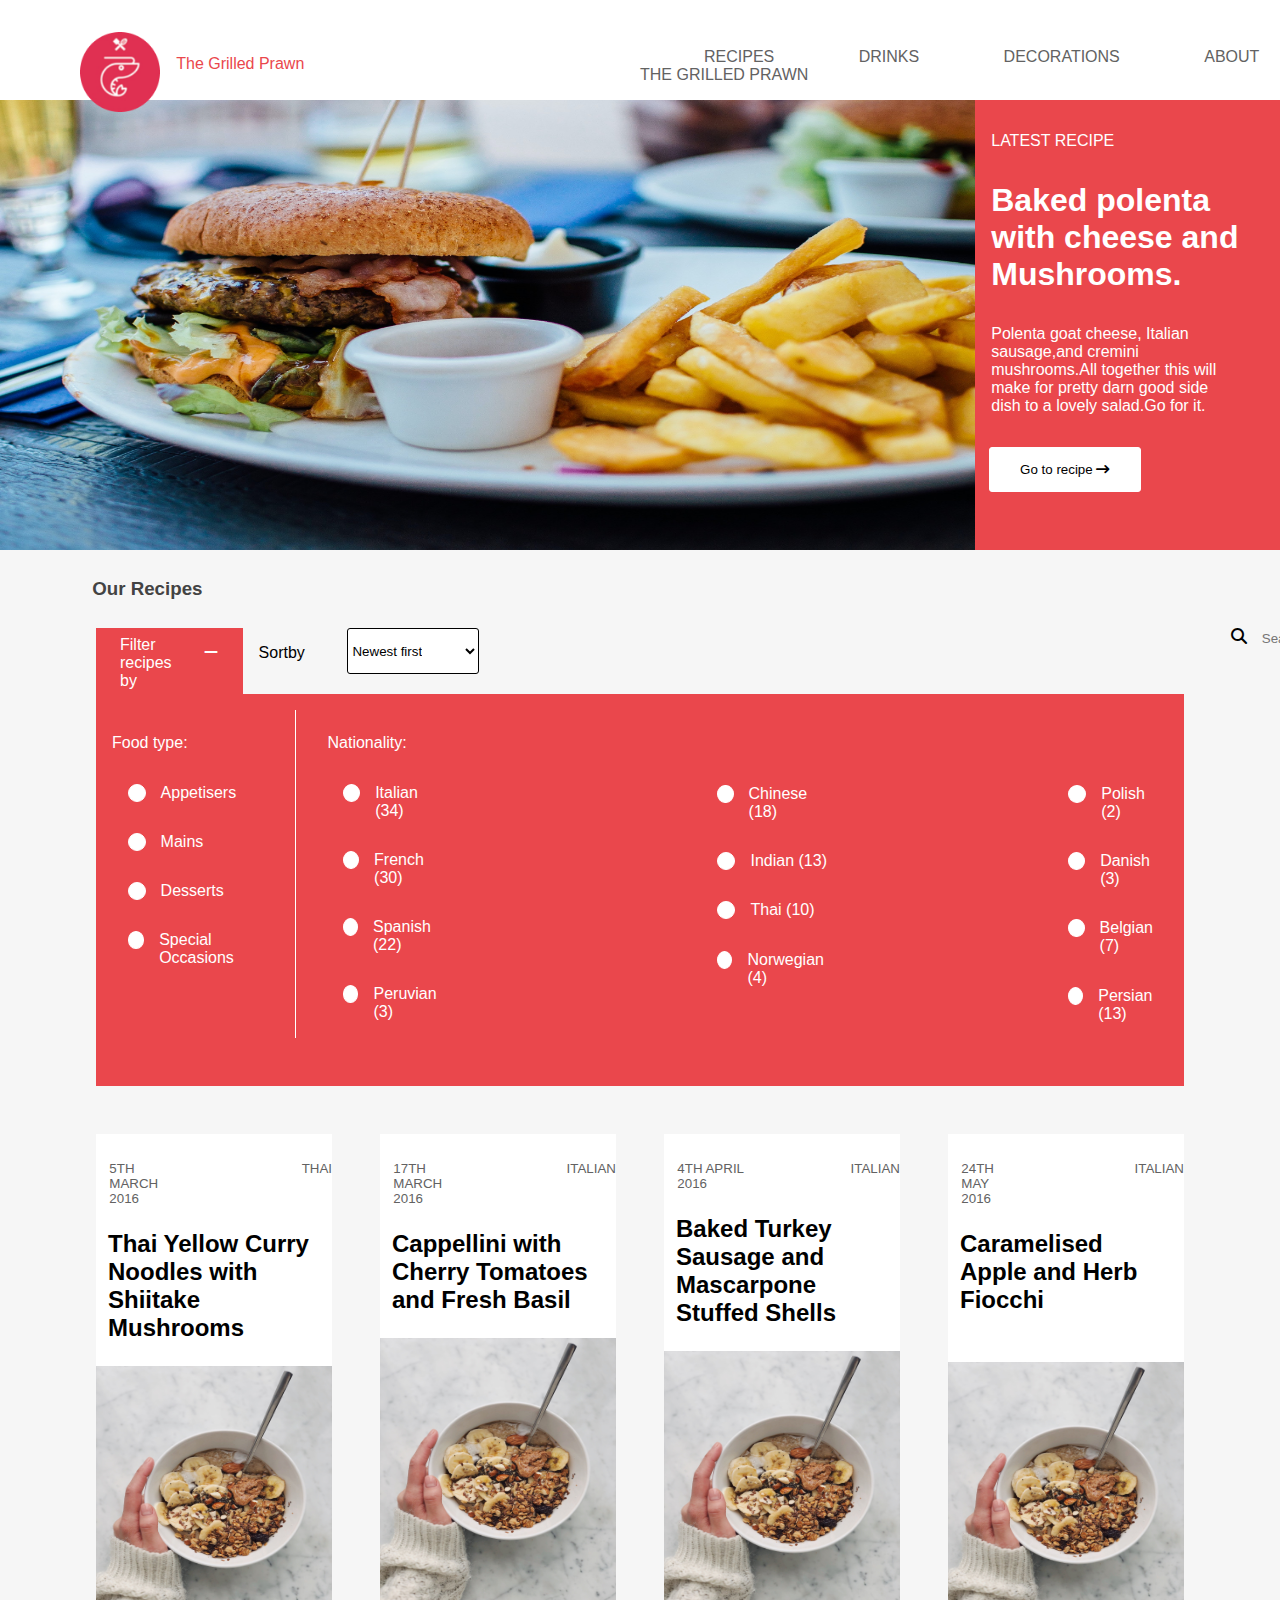
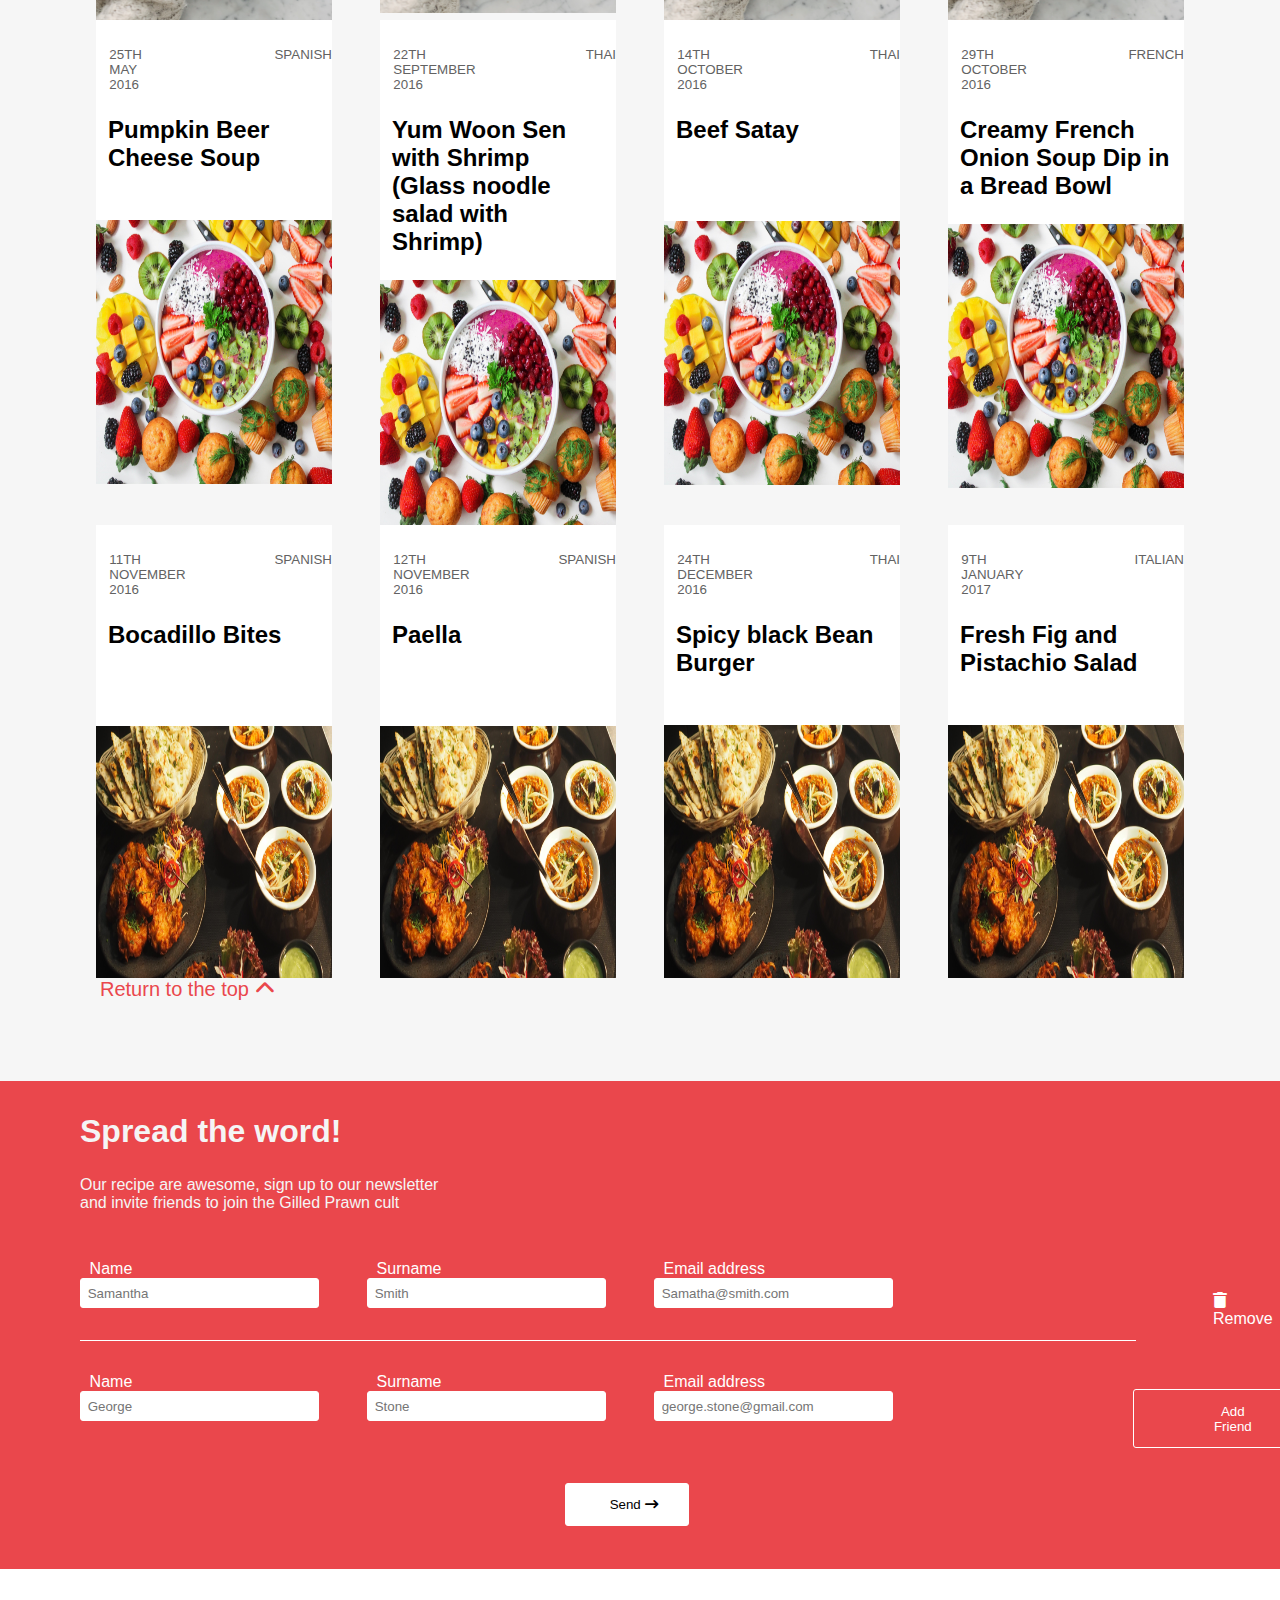
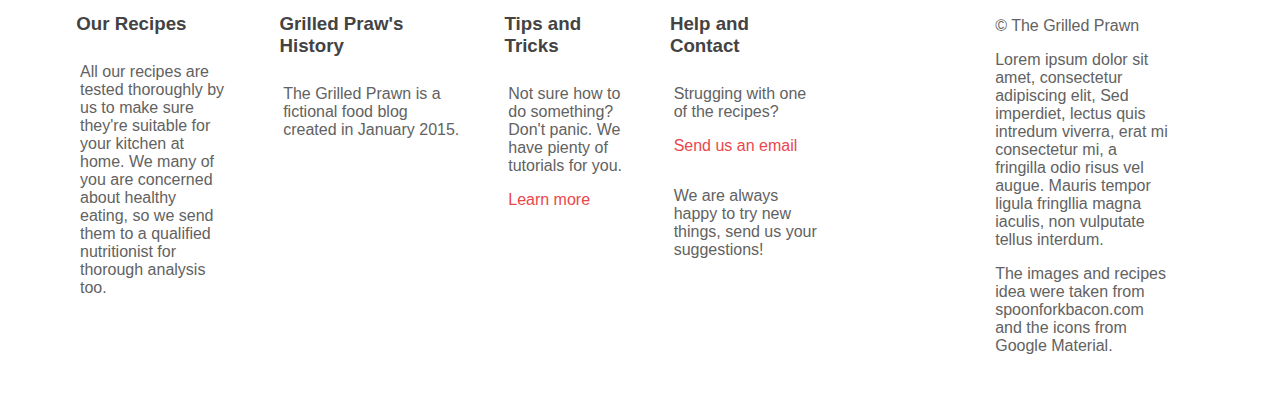
==== Assignment4/index.html @ 03f1986b "Updated code" ====
<!DOCTYPE html>
<html lang="en">
<head>
    <meta charset="UTF-8">
    <meta http-equiv="X-UA-Compatible" content="IE=edge">
    <meta name="viewport" content="width=device-width, initial-scale=1.0">
    <title>Document</title>
    <link rel="stylesheet" href="https://cdnjs.cloudflare.com/ajax/libs/font-awesome/6.1.1/css/all.min.css">
    <link rel="stylesheet" href="CSS/styles.css">
   
</head>
<body>
    <div class="container">
        <!-- header start -->
        <div class="header">
            <div class="heading">
            <img src="images/logo.png" width="4%">
            <P class="para">The Grilled Prawn</P>
        </div>
            <ul>
                <li>RECIPES</li>
                <li>DRINKS</li>
                <li>DECORATIONS</li>
                <li>ABOUT THE GRILLED PRAWN</li>
            </ul>
        </div>
        <!-- header end -->
        <!-- main start -->
        <main>
            <div class="banner">
              <div class="row">
                  <img src="images/food2.jpg.jpg" class="imgbugger" >
                  <div class="column">
                     <p>LATEST RECIPE</p>
                     <h1>Baked polenta with cheese and Mushrooms.</h1>
                     <p>Polenta goat cheese, Italian sausage,and cremini mushrooms.All together this will make for pretty darn good side dish to a lovely salad.Go for it.</p>
                     <button class="goto">Go to recipe  <i class="fa-solid fa-arrow-right-long"></i></button>
                  </div>
              </div>
              <div class="ourrecipe">
                  <h3>Our Recipes</h3>
                  <div class="filter">
                      <div class="filterrecipe">
                         <div class="recipe">
                             <p>Filter recipes by</p>
                             <i class="fa-solid fa-minus"></i>
                         </div>
                         <div class="sort">
                             <p class="sortby">Sortby</p>
                             <select>
                                 <option>Newest first</option>
                               </select>
                               <i class="fa-solid fa-magnifying-glass"></i>
                               <input type="text" placeholder="Search recipe" size="10">
                          </div>
                       </div>
                      <div class="food">
                          <div class="fooditems">
                             <p>Food type:</p>
                             <div class="checkbox-container">
                             <input type="checkbox" id="Appetisers">
                             <label for="Appetisers" >Appetisers</label><br>
                            </div>
                            <div class="checkbox-container">
                             <input type="checkbox" id="Mains">
                             <label for="Mains">Mains</label><br>
                            </div>
                             <div class="checkbox-container">
                             <input type="checkbox" id="Desserts">
                             <label for="Desserts">Desserts</label><br>
                            </div>
                             <div class="checkbox-container">
                             <input type="checkbox" id="Special">
                             <label for="Special">Special Occasions</label>
                            </div>
                           </div>
                           <div class="nation">
                              <div class="nationality">
                                 <p>Nationality:</p>
                                 <div class="checkbox-container">
                                 <input type="checkbox" id="Italian">
                                 <label for="Italian">Italian (34)</label><br>
                                </div>
                                 <div class="checkbox-container">
                                 <input type="checkbox" id="French">
                                 <label for="French">French (30)</label><br>
                                </div>
                                 <div class="checkbox-container">
                                  <input type="checkbox" id="Spanish">
                                 <label for="Spanish">Spanish (22)</label><br>
                                </div>
                                 <div class="checkbox-container">
                                 <input type="checkbox" id="Peruvian">
                                 <label for="Peruvian">Peruvian (3)</label>
                                </div>
                              </div>
                              <div class="countries">
                                <div class="checkbox-container">
                                 <input type="checkbox" id="Chinese">
                                 <label for="Chinese">Chinese (18)</label><br>
                                </div>
                                 <div class="checkbox-container">
                                 <input type="checkbox" id="Indian">
                                 <label for="Indian">Indian (13)</label><br>
                                </div>
                                 <div class="checkbox-container">
                                 <input type="checkbox" id="Thai">
                                 <label for="Thai">Thai (10)</label><br>
                                </div>
                                 <div class="checkbox-container">
                                 <input type="checkbox" id="Norwegian">
                                 <label for="Norwegian">Norwegian (4)</label>
                                </div>
                               </div>
                               <div class="country">
                                <div class="checkbox-container">
                                 <input type="checkbox" id="Polish">
                                 <label for="Polish">Polish (2)</label><br>
                                </div>
                                 <div class="checkbox-container">
                                 <input type="checkbox" id="Danish">
                                 <label for="Danish">Danish (3)</label><br>
                                </div>
                                 <div class="checkbox-container">
                                 <input type="checkbox" id="Belgian">
                                 <label for="Belgian">Belgian (7)</label><br>
                                </div>
                                 <div class="checkbox-container">
                                 <input type="checkbox" id="Persian">
                                 <label for="Persian">Persian (13)</label>
                                </div>
                              </div>
                          </div>
                      </div>
                  </div>
                  <div class="row2">
                      <div class="cardthai">
                         <div class="paraa">
                             <div class="paragraph">
                                 <p>5TH MARCH 2016</p>
                                 <P class="thai">THAI</P>
                              </div>
                                <h2 class="curry">Thai Yellow Curry Noodles with Shiitake Mushrooms</h2>
                          </div>
                          <img src="images/food1.jpg.jpg" class="imgsalad" >
                     </div>
                     <div class="cardcherry">
                         <div class="paraa">
                             <div class="paragraph">
                                 <p>17TH MARCH 2016</p>
                                 <P class="italian">ITALIAN</P>
                              </div>
                              <h2 class="curry">Cappellini with Cherry Tomatoes and Fresh Basil</h2>
                          </div>
                          <img src="images/food1.jpg.jpg" class="imgsalad">
                     </div>
                     <div class="cardbaked">
                        <div class="paraa">
                             <div class="paragraph">
                                 <p>4TH APRIL 2016</p>
                                 <P class="italian">ITALIAN</P>
                              </div>
                              <h2 class="curry">Baked Turkey Sausage and Mascarpone Stuffed Shells</h2>
                           </div>
                           <img src="images/food1.jpg.jpg" class="imgsalad">
                       </div>
                        <div class="cardapple">
                            <div class="paraa">
                              <div class="paragraph">
                                 <p>24TH MAY 2016</p>
                                 <P class="mayitalian">ITALIAN</P>
                              </div>
                              <h2 class="apple">Caramelised Apple and Herb Fiocchi</h2>
                          </div>
                           <img src="images/food1.jpg.jpg" class="imgsalad">
                      </div>
                  </div>
              </div>
              <div class="row3">
                 <div class="cardthai">
                     <div class="paraa">
                         <div class="paragraph">
                             <p>25TH MAY 2016</p>
                             <P class="spanish">SPANISH</P>
                          </div>
                          <h2 class="pumpkin">Pumpkin Beer Cheese Soup</h2>
                      </div>
                      <img src="images/food8.jpg.jpg" class="imgfruits" >
                   </div>
                   <div class="cardcherry">
                      <div class="paraa">
                         <div class="paragraph">
                             <p>22TH SEPTEMBER 2016</p>
                             <P class="septhai">THAI</P>
                          </div>
                          <h2 class="yum">Yum Woon Sen with Shrimp (Glass noodle salad with Shrimp)</h2>
                      </div>
                      <img src="images/food8.jpg.jpg" class="imgfruits">
                  </div>
                  <div class="cardbaked">
                  <div class="paraa">
                       <div class="paragraph">
                           <p>14TH OCTOBER 2016</p>
                           <P class="septhai">THAI</P>
                        </div>
                        <h2 class="beef">Beef Satay</h2>
                     </div>
                     <img src="images/food8.jpg.jpg" class="imgfruits">
                 </div>
                  <div class="cardapple">
                      <div class="paraa">
                        <div class="paragraph">
                           <p>29TH OCTOBER 2016</p>
                           <P class="french">FRENCH</P>
                        </div>
                        <h2 class="yum">Creamy French Onion Soup Dip in a Bread Bowl</h2>
                    </div>
                     <img src="images/food8.jpg.jpg" class="imgfruits">
                   </div>
               </div>
               <div class="row4">
                  <div class="cardthai">
                     <div class="paraa">
                        <div class="paragraph">
                            <p>11TH NOVEMBER 2016</p>
                            <P class="novspanish">SPANISH</P>
                         </div>
                         <h2 class="beef">Bocadillo Bites</h2>
                     </div>
                     <img src="images/food4.jpg.jpg" class="imgroti" >
                  </div>
                  <div class="cardcherry">
                     <div class="paraa">
                        <div class="paragraph">
                            <p>12TH NOVEMBER 2016</p>
                            <P class="novspanish">SPANISH</P>
                         </div>
                         <h2 class="beef">Paella</h2>
                     </div>
                     <img src="images/food4.jpg.jpg" class="imgroti">
                 </div>
                 <div class="cardbaked">
                     <div class="paraa">
                         <div class="paragraph">
                             <p>24TH DECEMBER 2016</p>
                             <P class="decthai">THAI</P>
                           </div>
                           <h2 class="pumpkin">Spicy black Bean Burger</h2>
                       </div>
                       <img src="images/food4.jpg.jpg" class="imgroti">
                 </div>
                 <div class="cardapple">
                     <div class="paraa">
                         <div class="paragraph">
                             <p>9TH JANUARY 2017</p>
                             <P class="janitalian">ITALIAN</P>
                          </div>
                          <h2 class="pumpkin">Fresh Fig and Pistachio Salad</h2>
                     </div>
                      <img src="images/food4.jpg.jpg" class="imgroti">
                  </div>
              </div>
              <div class="return">
                  <p class="top">Return to the top  <i class="fa-solid fa-chevron-up"></i></p>
              </div>
              <div class="row5">
                  <div class="word">
                      <h1>Spread the word!</h1>
                      <p>Our recipe are awesome, sign up to our newsletter and invite friends to join the Gilled Prawn cult</p>
                  </div>
                  <div class="details">
                     <div class="name">
                         <label>Name</label><br>
                         <input type="text" id="name" placeholder="Samantha">
                     </div>
                     <div class="surname">
                            <label>Surname</label><br>
                            <input type="text" id="surname" placeholder="Smith">
                     </div>
                     <div class="email">
                            <label>Email address</label><br>
                            <input type="text" id="email" placeholder="Samatha@smith.com">
                      </div>
                            <p class="remove"><i class="fa-solid fa-trash"></i>  Remove</p>
                  </div>
                  <div class="namegeorge">
                      <div class="name">
                            <label>Name</label><br>
                            <input type="text" id="name" placeholder="George">
                      </div>
                     <div class="surname">
                            <label>Surname</label><br>
                            <input type="text" id="surname" placeholder="Stone">
                      </div>
                      <div class="email">
                            <label>Email address</label><br>
                            <input type="text" id="email" placeholder="george.stone@gmail.com">
                      </div>
                      <div class="add">
                         <button class="add">Add Friend</button>
                      </div>
                  </div>
                  <div class="send">
                     <button class="send">Send  <i class="fa-solid fa-arrow-right-long"></i></button>
                  </div>
              </div>
            </div>
        </main>
        <!-- main end -->
        <!-- footer start -->
        <div class="footer">
            <div class="our">
                <h3>Our Recipes</h3>
                <p class="information">All our recipes are tested thoroughly by us to make sure they're suitable for your kitchen at home. We many of you are concerned about healthy eating, so we send them to a qualified nutritionist for thorough analysis too.</p>
            </div>
          <div class="history">
                <h3>Grilled Praw's History</h3>
                <p>The Grilled Prawn is a fictional food blog created in January 2015.</p>
          </div>
         <div class="tips">
            <h3>Tips and Tricks</h3>
            <p>Not sure how to do something? Don't panic. We have pienty of tutorials for you.</p>
            <p class="more">Learn more</p>
         </div>
         <div class="help">
             <h3>Help and Contact</h3>
             <p>Strugging with one of the recipes?</p>
             <p class="more">Send us an email</p>
             <p>We are always happy to try new things, send us your suggestions!</p>
           </div>
         <div class="prawn">
             <p>&copy; The Grilled Prawn</p>
             <p>Lorem ipsum dolor sit amet, consectetur adipiscing elit, Sed imperdiet, lectus quis intredum viverra, erat mi consectetur mi, a fringilla odio risus vel augue. Mauris tempor ligula fringllia magna iaculis, non vulputate tellus interdum.</p>
             <p>The images and recipes idea were taken from spoonforkbacon.com and the icons from Google Material.</p>
         </div>
      </div>
       <!-- footer end -->
    </div>
</body>
</html>
---- Assignment4/CSS/styles.css ----
*{
    margin: 0px;
    padding: 0px;
    box-sizing: border-box;
  }
  body{
      margin: 0px;
      font-family: 'Roboto Condensed', sans-serif;
      font-size: 1em;
  }
  /* header start */
  .header{
      display: flex;
  }
   img{
        width: 25%;
      margin-left: 5em;
       margin-top: 2em;  
  } 
  .heading {
   position: absolute;
      display: flex;
      align-items: center;
  }
  .para{
      margin-left: 1em;
      margin-top: 1em;
      color: rgb(234, 71, 76);
      font-size: 1em;
  }
  ul>li{
      list-style-type: none;
     display: inline;
     padding: 1em;
     color: rgb(98, 98, 98);
     padding-left: 4em;
     padding-bottom: 1em;
  }
  ul{
      margin: 3em 0em 1em 40em;
  }
  /* header end */
  /* main start */
  .row{
      display: flex;
  }
  .imgbugger{
     width: 80%;
     margin-left: 0em;
     margin-top: 0em;
     height: 450px;
  }
  .column{
      background-color: rgb(234, 71, 76);
      width: 25%;
      background-position: 20%;
      margin-left: 0em;
     color: white;
      border-top: 10px;
  }
  .column>p{
      width: 80%;
      padding-top: 2em;
      padding-bottom: 2em;
      padding-left: 1em; 
      font-size: 1rem;
  }
  .column>h1{
      margin-left: 0.5em;
  }
  .goto {
      margin-left: 1em;
      width: 50%;
      height: 10%;
      background-color: white;
      border: 1px solid white;
      border-radius: 3px;
  }
  .goto button{
      padding-top: 2em;
  }
  h3{
      padding: 1.5em;
      margin-left: -1.7em;
      color: rgb(67, 67, 67);
  }
 
   .recipe{
       display: flex;
       background-color:rgb(234, 71, 76) ;
       color: white;
   }
   .recipe p{
       padding-left: 1.5em;
       padding-top: 0.5em;
   }
   .recipe i{
       margin: 0em .5em 0em 1em;
       padding: 1em;
   }
   .sort{
       display: flex;
   }
   .sortby{
       margin: 1em 1em 2em 1em;
   }
   .sort select{
       margin-left: 2em;
        height: 70%; 
       padding: 0em;
       padding-right: 3em;
       border-radius: 3px;
       background-color: white;
       border: 1px solid black;
   }
   .sort i{
       margin-left: 47em;
   }
   input[placeholder="Search recipe"]{
       background-color: rgb(246, 246, 246);
       height: 30%;
       margin-left: 1em;
      border: 1px solid rgb(246, 246, 246);
      color: black;
   }
   .filterrecipe{
       display: flex;
   }
   .food{
       display: flex;
       color: white;
   }
   input[type="checkbox"], label{
       margin: 0.6em;
   }
   .nation{
       display: flex;
       margin-left: 2em;
   }
   .fooditems {
       margin-left: 1em;
       padding-right: 0em;
       border-right: 1px solid white;
   }
   .fooditems p{
       margin-top: 1.5em;
       margin-bottom: 1em;
   }
   .nationality p{
       margin-top: 1.5em;
       margin-bottom: 1em;
   }
   .countries{
       margin-left: 15em;
       margin-top: 3.7em;
   }
   .country{
       margin-left: 13em;
       margin-top: 3.7em;
   }
   .checkbox-container{
    display: flex;
    align-items: center;
    padding: 6px;
    }
    .checkbox-container label{
        cursor: pointer;
        display: flex;
    }
    .checkbox-container input[type="checkbox"]{
        cursor: pointer;
        opacity: 0;
        position: absolute;
        color: white;
    }
    .checkbox-container label::before{
        content: "";
        width: 1em;
        height: 1em;
        border: 1px solid white;
        border-radius: 50%;
        margin-right: 15px;
        background-color: white;
    }
    .checkbox-container input[type="checkbox"]:checked + label::before{
        content: "\002714";
        display: flex;
        justify-content: center;
        align-items: center;
        color: black;
    }
   .banner{
       background-color: rgb(246, 246, 246);
   }
   .ourrecipe{
       padding-left:6em;
       padding-right: 6em;
   }
   .row3{
       padding-left:6em;
       padding-right: 6em;
   }
   .food{
       background-color: rgb(234, 71, 76);
       width: 100%;
       padding-bottom: 3em;
       padding-top: 1em;
   }
   .row2{
       display: flex;
       padding-top: 3em;
       margin-bottom: -1em;
   }
   .cardthai{
      margin-right: 2em;
      width: 24%;
   }
   .cardcherry{
      margin-left: 1em;
      margin-right: 2em;
      width: 24%;
   }
   .cardbaked{
      margin-right: 2em;
      margin-left: 1em;
      width: 24%;
   }
   .cardapple{
      margin-left: 1em;
      margin-right: 0px;
      width: 24%;
   }
   .paragraph{
       color: rgb(98, 98, 98);
       padding: 2em 0em 0em 1em;
       font-size: smaller;
       display: flex; 
   }
   .mayitalian{
       color: rgb(98, 98, 98);
       padding-left: 9em;
   }
  .paraa{
      background-color: white;
  }
   .thai{
       padding-left: 10em;
       color: rgb(98, 98, 98);
   }
   .italian{
       padding-left: 8em;
       color: rgb(98, 98, 98);
   }
   h2{
       padding: 0em 0.5em 1em 0.5em ;
   }
   .apple{
       padding-bottom: 2em;
       padding-top: 1em;
   }
   .curry{
       padding-top: 1em;
   }
   .imgsalad{
       width: 100%;
       height: 50%;
       margin-left: 0px;
       margin-top: 0px;
   }
   .row3{
       display: flex;
   }
   .row3 .cardthai {
       margin-top: -3em;
   }
   .row3 .cardcherry {
       margin-top: -3em;
   }
   .row3 .cardbaked {
       margin-top: -3em;
   }
   .row3 .cardapple {
       margin-top: -3em;
   }
   .spanish{
       padding-left: 8.5em;
       color: rgb(98, 98, 98);
   }
   .septhai{
       padding-left: 7em;
       color: rgb(98, 98, 98);
   }
   .french{
       padding-left: 6em;
       color: rgb(98, 98, 98);
   }
   .imgfruits{
       width: 100%;
       height: 60%;
       margin-left: 0px;
       margin-top: 0px;
   }
   .pumpkin{
       padding-bottom: 2em;
       padding-top: 1em;
   }
   .beef{
       padding-bottom: 3.2em;
       padding-top: 1em;
   }
   .yum{
       padding-bottom: 1em;
       padding-top: 1em;
   }
   .yum{
       padding-top: 1em;
   }
   .row4{
       display: flex;
      padding: 4em 6em 1em 6em;
   }
   .novspanish{
       padding-left: 5em;
       color: rgb(98, 98, 98);
   }
  .decthai{
      padding-left: 7em;
      color: rgb(98, 98, 98);
  }
  .janitalian{
      padding-left: 7em;
      color: rgb(98, 98, 98);
  }
  .imgroti{
       width: 100%;
      height: 75%;
       margin-left: 0px;
       margin-top: 0px;
   }
   .return {
       padding-bottom: 5em;
   }
   .top{
       padding-left: 5em;
       padding-top: 5em;
       color: rgb(234, 71, 76);
       font-size: 20px;
   }
   .row5{
       background-color: rgb(234, 71, 76);
   }
  .word{
      padding: 2em 0em 3em 5em ;
      color: whitesmoke;
  }
  .word p{
      width: 30%;
  }
  .word h1{
      padding-bottom: 0.8em;
  }
  .details{
      display: flex;
      padding-left: 0em;
      color: white;
  }
  .details{
   border-bottom: 1px solid white;
   margin-left: 5em;
   margin-right: 9em;
  }
  #name{
   padding: 0.5em 4em 0.5em 0.5em ;
  }
  .surname{
      padding-left: 3em;
      padding-bottom: 2em;
  }
  #surname{
   padding: 0.5em 4em 0.5em 0.5em ;
  }
  .email{
      padding-left: 3em;
  }
  #email{
      padding: 0.5em 4em 0.5em 0.5em ;
  }
  input{
      border-radius: 3px;
      border: 1px solid white;
  }
  .remove{
      padding-left: 20em;
      padding-top: 2em;
  }
  .namegeorge{
      display: flex;
      padding-left: 5em;
      color: white;
      padding-top: 2em;
  }
  .add{
      padding-left: 15em;
      padding-top: 1em;
  }
  .add button{
      padding: 1em;
      padding-left: 6em;
      padding-right: 6em;
      background-color: rgb(234, 71, 76);
      border: 1px solid white;
      border-radius: 3px;
      color: white;
  } 
  .send button{
      width: 10%;
      background-color: white;
      border: 1px solid white;
      height: 20%;
      margin: 1em 0em 2em 40em;
      border-radius: 3px;
  }
  .send{
      padding: 1em 1em 1em 2em;
  }
   /* main end */
   /* footer start */
  .footer{
      display: flex;
     padding-top: 1em;
      padding-bottom: 4em;
  }
  .our{
   color: rgb(98, 98, 98);
   padding-left: 5em;
      width: 90%;
  }
  .information{
   color: rgb(98, 98, 98);
     width: 73%;
  }
  .history{
   color: rgb(98, 98, 98);
      width: 73%;
  }
  .prawn{
   color: rgb(98, 98, 98);
      padding-top: 1em;
     margin-left: 11em;
      width: 80%;
      padding-right: 7em;
  }
  .prawn p{
   color: rgb(98, 98, 98);
      padding-top: 1em;
  }
  .more{
      color: rgb(234, 71, 76);
      padding-top: 1em;
      padding-bottom: 2em;
  }
  .tips{
   color: rgb(98, 98, 98);
      width: 55%;
      margin-left: 3em;
  }
  .help{
   color: rgb(98, 98, 98);
      width: 60%;
      margin-left: 2em;
  }
  /* footer end */
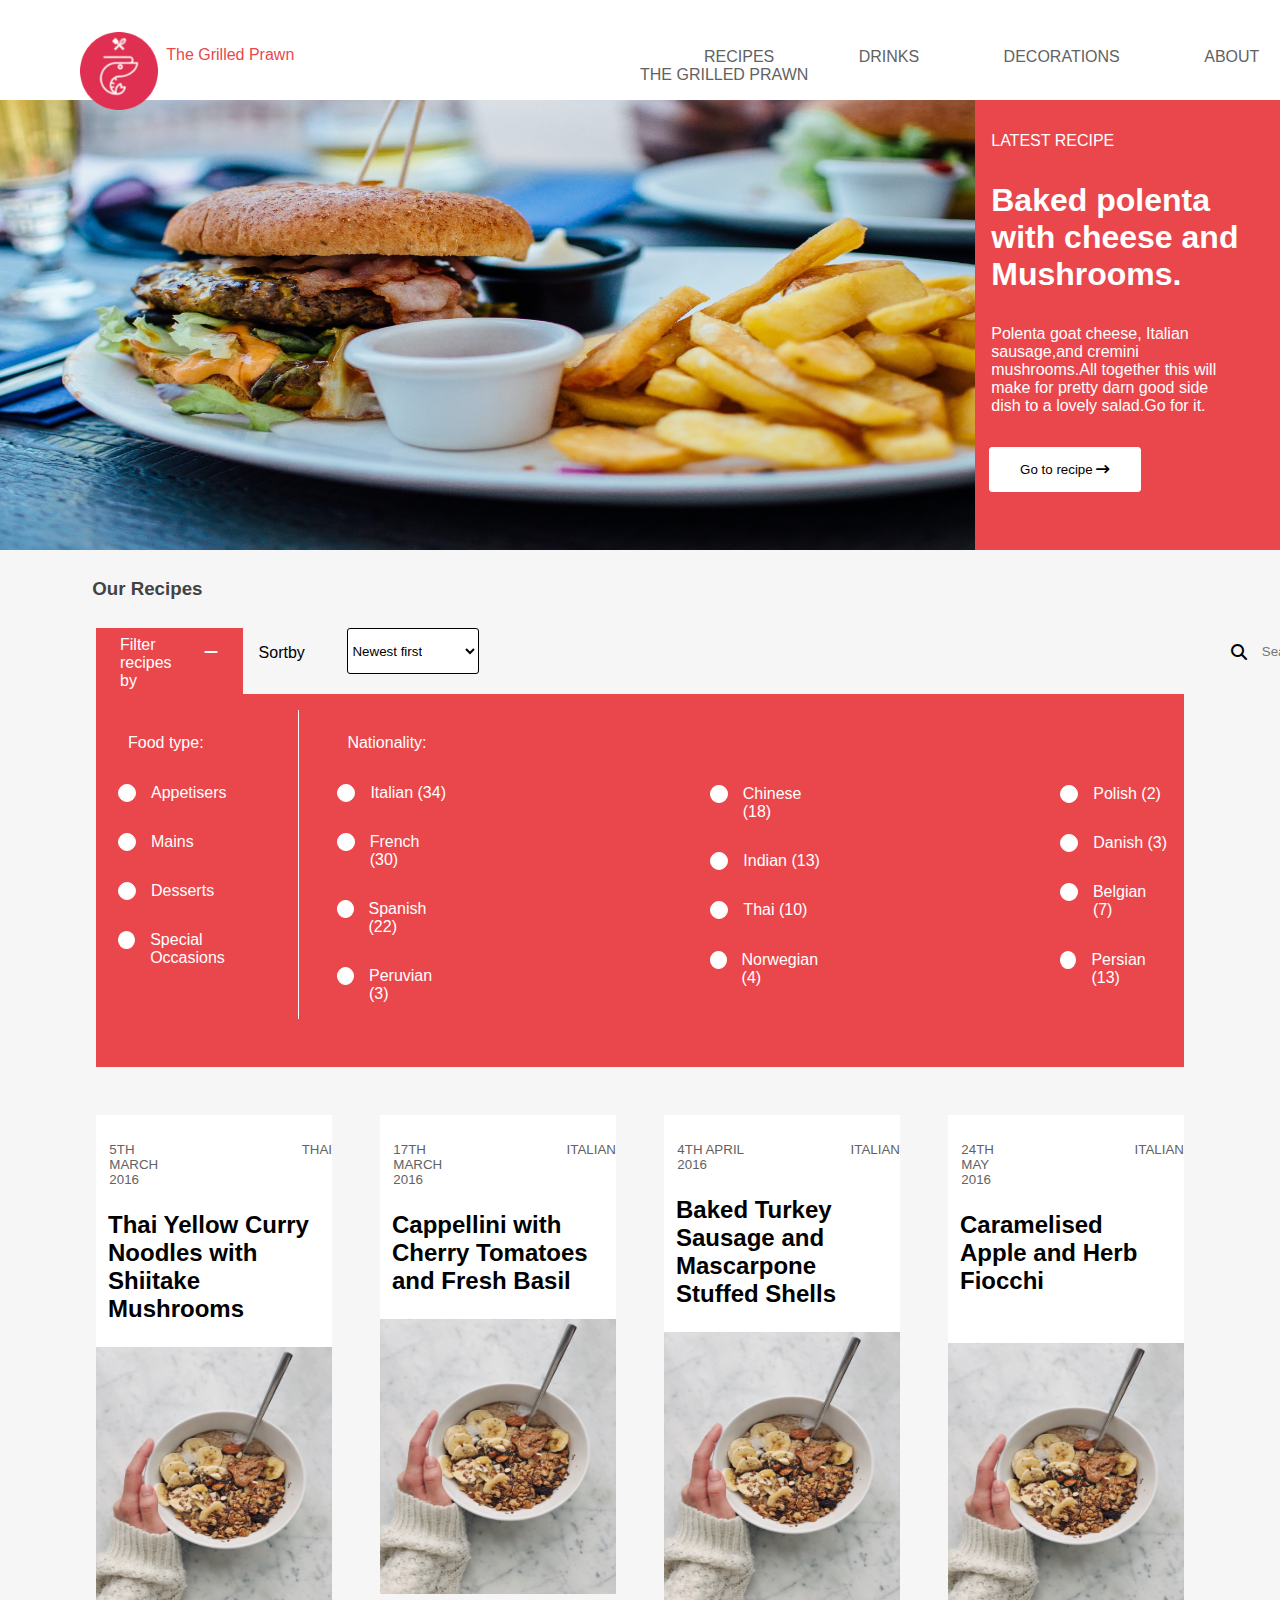
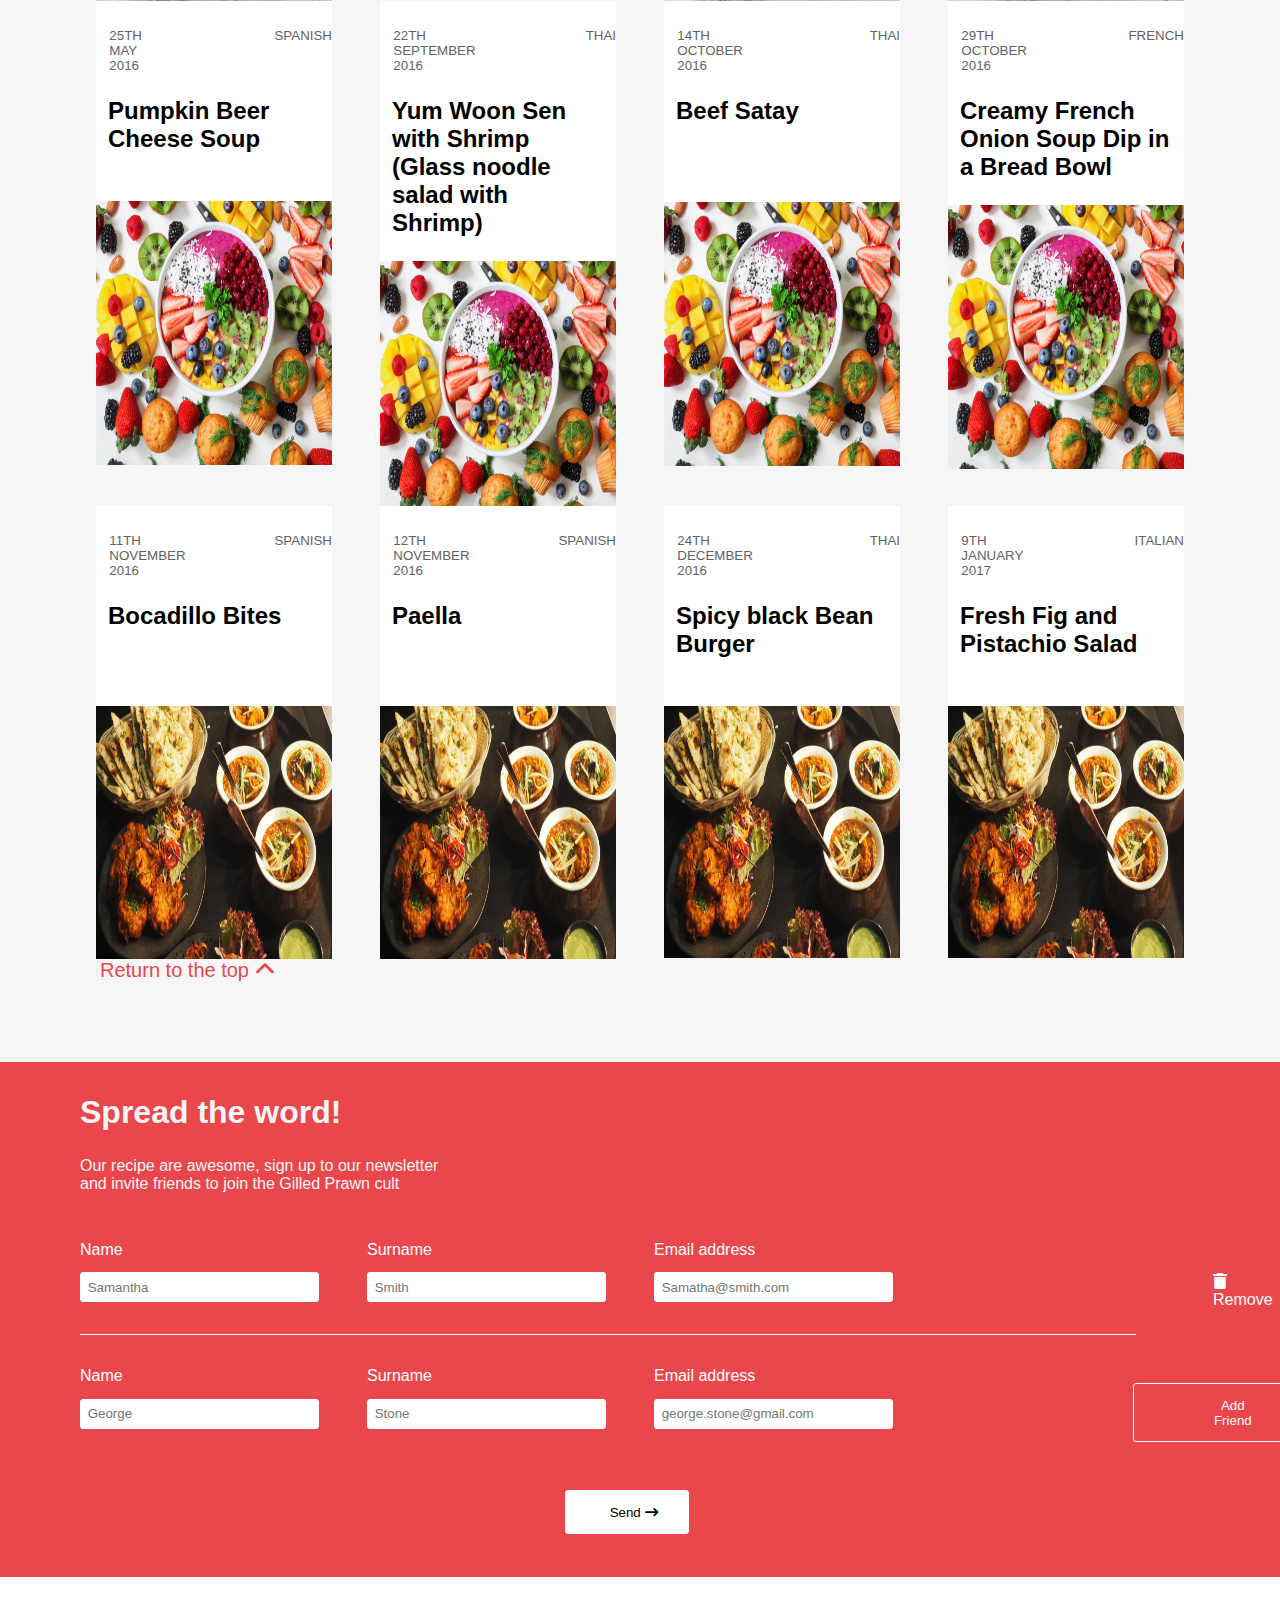
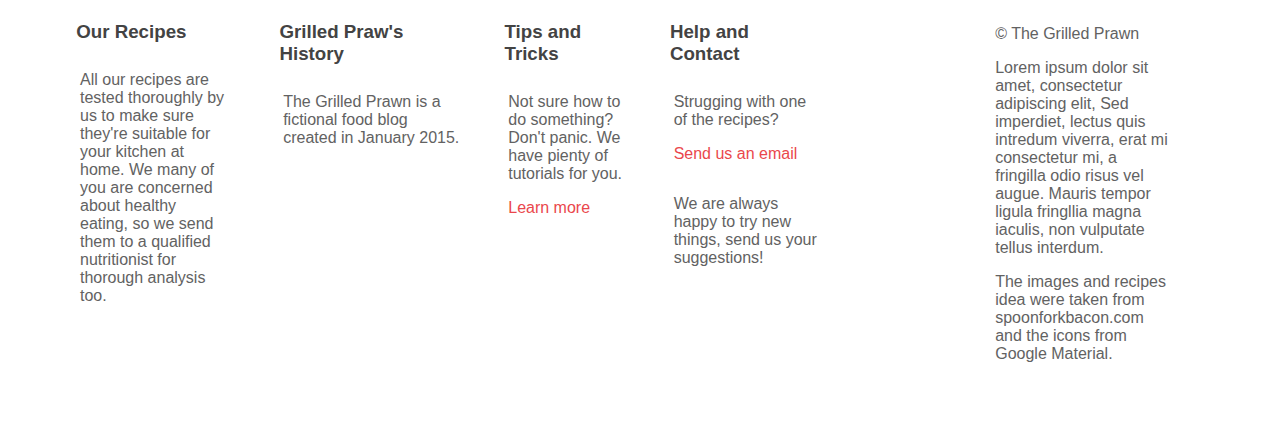
==== commit d3d0418a: "Updated Assignment 4" ====
--- a/Assignment4/index.html
+++ b/Assignment4/index.html
@@ -56,7 +56,9 @@
                        </div>
                       <div class="food">
                           <div class="fooditems">
+                              <div class="foodtype">
                              <p>Food type:</p>
+                            </div>
                              <div class="checkbox-container">
                              <input type="checkbox" id="Appetisers">
                              <label for="Appetisers" >Appetisers</label><br>
@@ -76,7 +78,9 @@
                            </div>
                            <div class="nation">
                               <div class="nationality">
+                                  <div class="nationpara">
                                  <p>Nationality:</p>
+                                </div>
                                  <div class="checkbox-container">
                                  <input type="checkbox" id="Italian">
                                  <label for="Italian">Italian (34)</label><br>
--- a/Assignment4/CSS/styles.css
+++ b/Assignment4/CSS/styles.css
@@ -23,8 +23,8 @@
       align-items: center;
   }
   .para{
-      margin-left: 1em;
-      margin-top: 1em;
+      margin-left: 0.5em;
+      margin-top: 0em;
       color: rgb(234, 71, 76);
       font-size: 1em;
   }
@@ -89,6 +89,7 @@
        display: flex;
        background-color:rgb(234, 71, 76) ;
        color: white;
+       width: 50%;
    }
    .recipe p{
        padding-left: 1.5em;
@@ -115,6 +116,7 @@
    }
    .sort i{
        margin-left: 47em;
+       margin-top: 1em;
    }
    input[placeholder="Search recipe"]{
        background-color: rgb(246, 246, 246);
@@ -139,16 +141,18 @@
    }
    .fooditems {
        margin-left: 1em;
-       padding-right: 0em;
+       padding-right: 0.5em;
        border-right: 1px solid white;
    }
-   .fooditems p{
+   .foodtype{
        margin-top: 1.5em;
        margin-bottom: 1em;
-   }
-   .nationality p{
+       margin-left: 1em;
+   }
+   .nationpara{
        margin-top: 1.5em;
        margin-bottom: 1em;
+       margin-left: 1em;
    }
    .countries{
        margin-left: 15em;
@@ -389,6 +393,12 @@
       border-radius: 3px;
       border: 1px solid white;
   }
+  input[type=text]{
+      margin-top: 1em;
+  }
+  label{
+      margin-left: 0em;
+  }
   .remove{
       padding-left: 20em;
       padding-top: 2em;
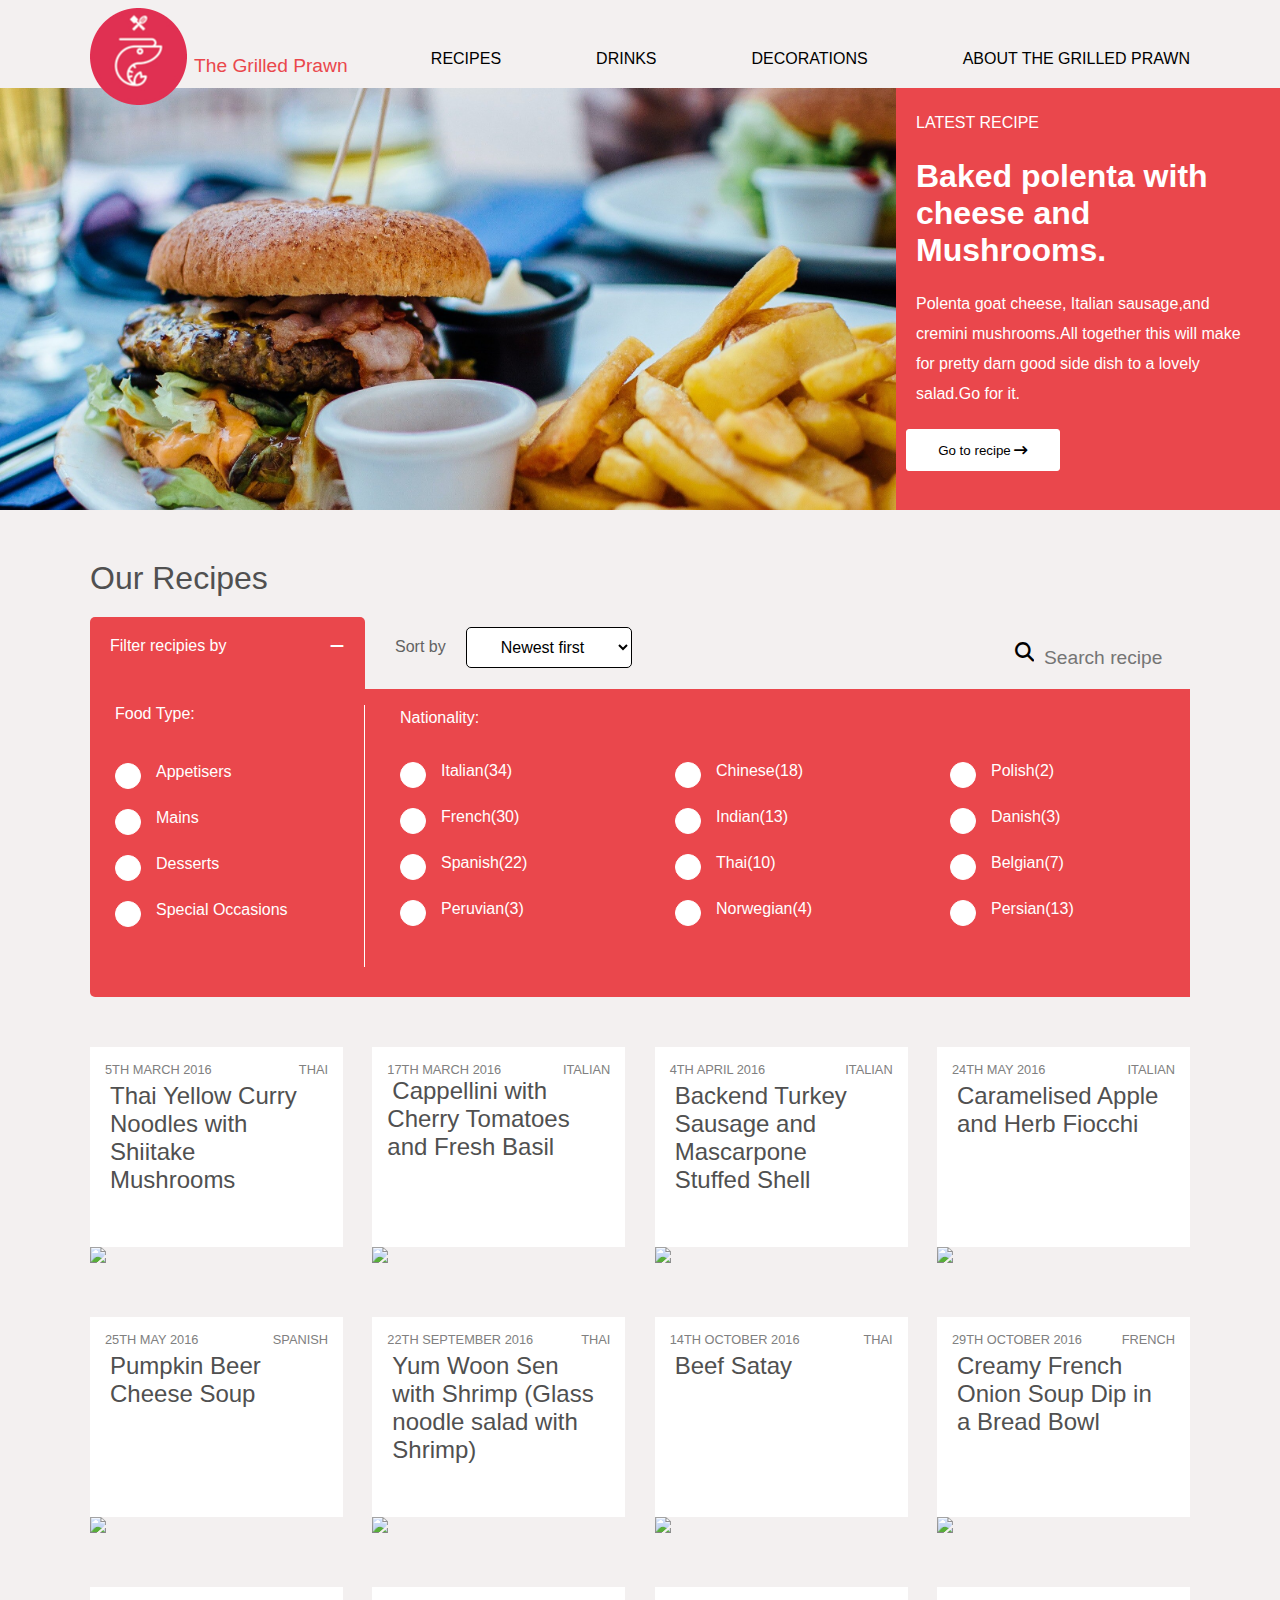
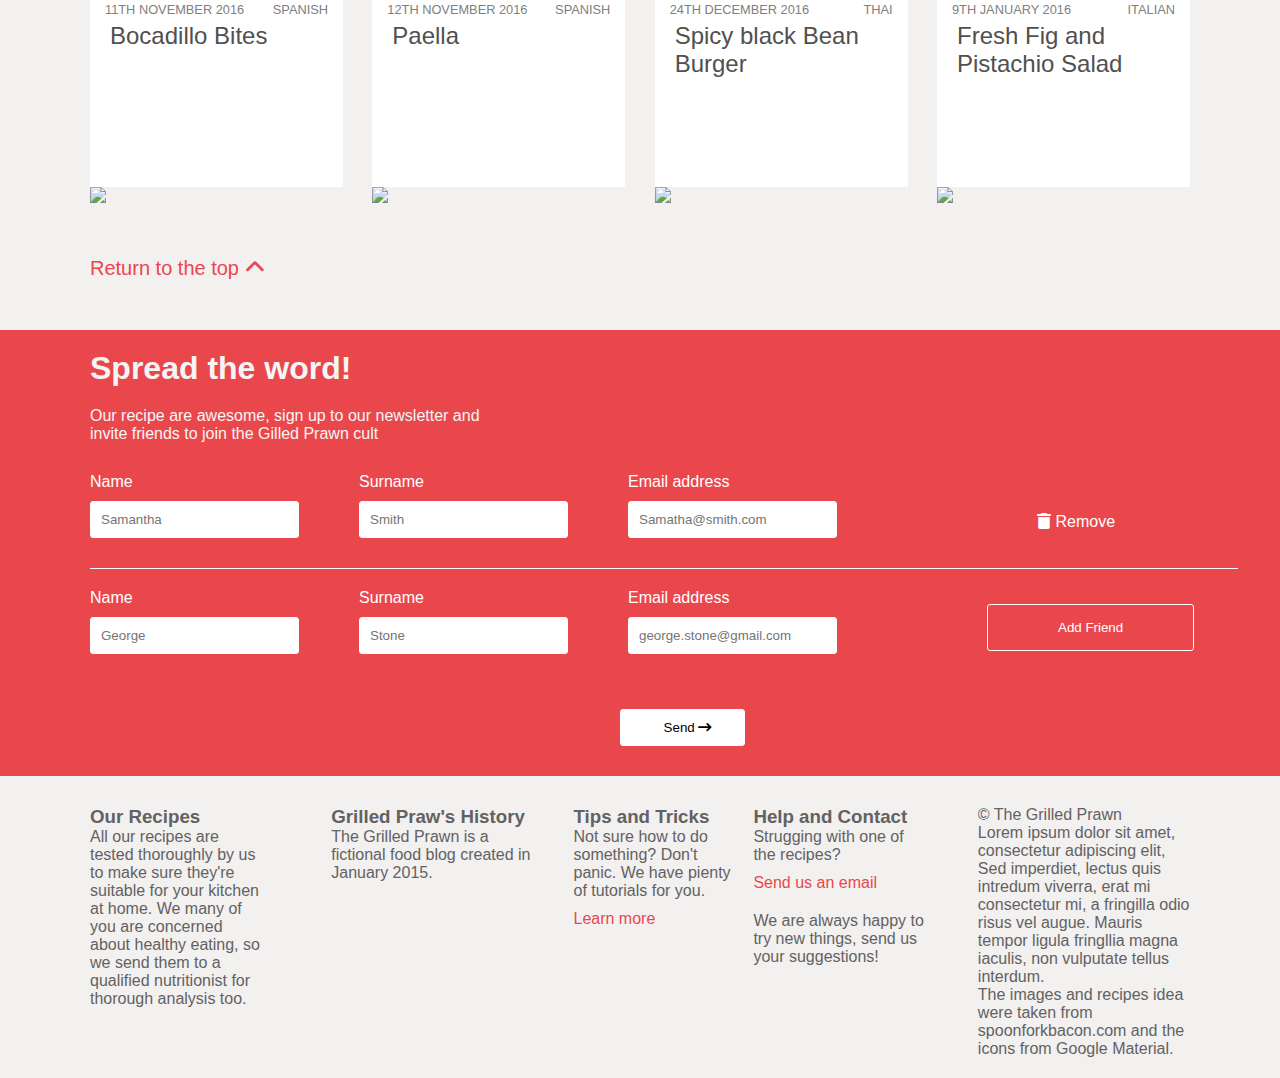
==== commit 78c65f82: "Updated assignment 4" ====
--- a/Assignment4/index.html
+++ b/Assignment4/index.html
@@ -6,268 +6,283 @@
     <meta name="viewport" content="width=device-width, initial-scale=1.0">
     <title>Document</title>
     <link rel="stylesheet" href="https://cdnjs.cloudflare.com/ajax/libs/font-awesome/6.1.1/css/all.min.css">
-    <link rel="stylesheet" href="CSS/styles.css">
+    <link rel="stylesheet" href="CSS/Style.css">
    
 </head>
 <body>
     <div class="container">
-        <!-- header start -->
-        <div class="header">
-            <div class="heading">
-            <img src="images/logo.png" width="4%">
-            <P class="para">The Grilled Prawn</P>
-        </div>
-            <ul>
-                <li>RECIPES</li>
-                <li>DRINKS</li>
-                <li>DECORATIONS</li>
-                <li>ABOUT THE GRILLED PRAWN</li>
-            </ul>
-        </div>
+        <header>
+            <!-- header start -->
+            <section class="header-container">
+              <div class="heading">
+                  <img src="images/logo.png">
+                  <p class="grilled">The Grilled Prawn</p>
+              </div>
+              <div class="nav">
+                  <ul>
+                     <li>RECIPES</li>
+                     <li>DRINKS</li>
+                     <li>DECORATIONS</li>
+                     <li>ABOUT THE GRILLED PRAWN</li>
+                 </ul>
+              </div>
+            </section>
+      </header>
         <!-- header end -->
         <!-- main start -->
-        <main>
-            <div class="banner">
-              <div class="row">
-                  <img src="images/food2.jpg.jpg" class="imgbugger" >
-                  <div class="column">
-                     <p>LATEST RECIPE</p>
-                     <h1>Baked polenta with cheese and Mushrooms.</h1>
-                     <p>Polenta goat cheese, Italian sausage,and cremini mushrooms.All together this will make for pretty darn good side dish to a lovely salad.Go for it.</p>
-                     <button class="goto">Go to recipe  <i class="fa-solid fa-arrow-right-long"></i></button>
-                  </div>
-              </div>
-              <div class="ourrecipe">
-                  <h3>Our Recipes</h3>
-                  <div class="filter">
-                      <div class="filterrecipe">
-                         <div class="recipe">
-                             <p>Filter recipes by</p>
-                             <i class="fa-solid fa-minus"></i>
-                         </div>
-                         <div class="sort">
-                             <p class="sortby">Sortby</p>
-                             <select>
-                                 <option>Newest first</option>
-                               </select>
-                               <i class="fa-solid fa-magnifying-glass"></i>
-                               <input type="text" placeholder="Search recipe" size="10">
-                          </div>
-                       </div>
-                      <div class="food">
-                          <div class="fooditems">
-                              <div class="foodtype">
-                             <p>Food type:</p>
-                            </div>
-                             <div class="checkbox-container">
-                             <input type="checkbox" id="Appetisers">
-                             <label for="Appetisers" >Appetisers</label><br>
-                            </div>
-                            <div class="checkbox-container">
-                             <input type="checkbox" id="Mains">
-                             <label for="Mains">Mains</label><br>
-                            </div>
-                             <div class="checkbox-container">
-                             <input type="checkbox" id="Desserts">
-                             <label for="Desserts">Desserts</label><br>
-                            </div>
-                             <div class="checkbox-container">
-                             <input type="checkbox" id="Special">
-                             <label for="Special">Special Occasions</label>
-                            </div>
-                           </div>
-                           <div class="nation">
-                              <div class="nationality">
-                                  <div class="nationpara">
-                                 <p>Nationality:</p>
-                                </div>
-                                 <div class="checkbox-container">
-                                 <input type="checkbox" id="Italian">
-                                 <label for="Italian">Italian (34)</label><br>
-                                </div>
-                                 <div class="checkbox-container">
-                                 <input type="checkbox" id="French">
-                                 <label for="French">French (30)</label><br>
-                                </div>
-                                 <div class="checkbox-container">
-                                  <input type="checkbox" id="Spanish">
-                                 <label for="Spanish">Spanish (22)</label><br>
-                                </div>
-                                 <div class="checkbox-container">
-                                 <input type="checkbox" id="Peruvian">
-                                 <label for="Peruvian">Peruvian (3)</label>
-                                </div>
-                              </div>
-                              <div class="countries">
-                                <div class="checkbox-container">
-                                 <input type="checkbox" id="Chinese">
-                                 <label for="Chinese">Chinese (18)</label><br>
-                                </div>
-                                 <div class="checkbox-container">
-                                 <input type="checkbox" id="Indian">
-                                 <label for="Indian">Indian (13)</label><br>
-                                </div>
-                                 <div class="checkbox-container">
-                                 <input type="checkbox" id="Thai">
-                                 <label for="Thai">Thai (10)</label><br>
-                                </div>
-                                 <div class="checkbox-container">
-                                 <input type="checkbox" id="Norwegian">
-                                 <label for="Norwegian">Norwegian (4)</label>
-                                </div>
-                               </div>
-                               <div class="country">
-                                <div class="checkbox-container">
-                                 <input type="checkbox" id="Polish">
-                                 <label for="Polish">Polish (2)</label><br>
-                                </div>
-                                 <div class="checkbox-container">
-                                 <input type="checkbox" id="Danish">
-                                 <label for="Danish">Danish (3)</label><br>
-                                </div>
-                                 <div class="checkbox-container">
-                                 <input type="checkbox" id="Belgian">
-                                 <label for="Belgian">Belgian (7)</label><br>
-                                </div>
-                                 <div class="checkbox-container">
-                                 <input type="checkbox" id="Persian">
-                                 <label for="Persian">Persian (13)</label>
-                                </div>
-                              </div>
-                          </div>
-                      </div>
-                  </div>
-                  <div class="row2">
-                      <div class="cardthai">
-                         <div class="paraa">
-                             <div class="paragraph">
-                                 <p>5TH MARCH 2016</p>
-                                 <P class="thai">THAI</P>
-                              </div>
-                                <h2 class="curry">Thai Yellow Curry Noodles with Shiitake Mushrooms</h2>
-                          </div>
-                          <img src="images/food1.jpg.jpg" class="imgsalad" >
-                     </div>
-                     <div class="cardcherry">
-                         <div class="paraa">
-                             <div class="paragraph">
-                                 <p>17TH MARCH 2016</p>
-                                 <P class="italian">ITALIAN</P>
-                              </div>
-                              <h2 class="curry">Cappellini with Cherry Tomatoes and Fresh Basil</h2>
-                          </div>
-                          <img src="images/food1.jpg.jpg" class="imgsalad">
-                     </div>
-                     <div class="cardbaked">
-                        <div class="paraa">
-                             <div class="paragraph">
-                                 <p>4TH APRIL 2016</p>
-                                 <P class="italian">ITALIAN</P>
-                              </div>
-                              <h2 class="curry">Baked Turkey Sausage and Mascarpone Stuffed Shells</h2>
-                           </div>
-                           <img src="images/food1.jpg.jpg" class="imgsalad">
-                       </div>
-                        <div class="cardapple">
-                            <div class="paraa">
-                              <div class="paragraph">
-                                 <p>24TH MAY 2016</p>
-                                 <P class="mayitalian">ITALIAN</P>
-                              </div>
-                              <h2 class="apple">Caramelised Apple and Herb Fiocchi</h2>
-                          </div>
-                           <img src="images/food1.jpg.jpg" class="imgsalad">
-                      </div>
-                  </div>
-              </div>
-              <div class="row3">
-                 <div class="cardthai">
-                     <div class="paraa">
-                         <div class="paragraph">
-                             <p>25TH MAY 2016</p>
-                             <P class="spanish">SPANISH</P>
-                          </div>
-                          <h2 class="pumpkin">Pumpkin Beer Cheese Soup</h2>
-                      </div>
-                      <img src="images/food8.jpg.jpg" class="imgfruits" >
-                   </div>
-                   <div class="cardcherry">
-                      <div class="paraa">
-                         <div class="paragraph">
-                             <p>22TH SEPTEMBER 2016</p>
-                             <P class="septhai">THAI</P>
-                          </div>
-                          <h2 class="yum">Yum Woon Sen with Shrimp (Glass noodle salad with Shrimp)</h2>
-                      </div>
-                      <img src="images/food8.jpg.jpg" class="imgfruits">
-                  </div>
-                  <div class="cardbaked">
-                  <div class="paraa">
-                       <div class="paragraph">
-                           <p>14TH OCTOBER 2016</p>
-                           <P class="septhai">THAI</P>
-                        </div>
-                        <h2 class="beef">Beef Satay</h2>
-                     </div>
-                     <img src="images/food8.jpg.jpg" class="imgfruits">
+     <main>
+         <section class="banner-container">
+              <div class="banner">
+                  <div class="banner-img">
+                     <img src="images/burger.jpg"  >
+                  </div>
+                  <div class="banner-text">
+                      <p>LATEST RECIPE</p>
+                      <h1>Baked polenta with cheese and Mushrooms.</h1>
+                      <p>Polenta goat cheese, Italian sausage,and cremini mushrooms.All together this will make for pretty darn good side dish to a lovely salad.Go for it.</p>
+                      <button class="goto">Go to recipe  <i class="fa-solid fa-arrow-right-long"></i></button>
                  </div>
-                  <div class="cardapple">
-                      <div class="paraa">
-                        <div class="paragraph">
-                           <p>29TH OCTOBER 2016</p>
-                           <P class="french">FRENCH</P>
-                        </div>
-                        <h2 class="yum">Creamy French Onion Soup Dip in a Bread Bowl</h2>
-                    </div>
-                     <img src="images/food8.jpg.jpg" class="imgfruits">
-                   </div>
-               </div>
-               <div class="row4">
-                  <div class="cardthai">
-                     <div class="paraa">
+             </div>
+          </section>
+          <section class="recipe-container">
+            <h2>Our Recipes</h2>
+            <div class="filter-section">
+                <div class="left">
+                    <div class="filter-recepie">
+                        <p>Filter recipies by</p>
+                        <i class="fa-solid fa-minus"></i>
+                    </div>
+                    <div class="filter">
+                        <div>
+                            <p class="food-type">Food Type:</p>
+                        </div>
+                        <div class="checkbox-container">
+                            <input type="checkbox" name="Appetisers" id="Appetisers">
+                            <label for="Appetisers">Appetisers</label>
+                        </div>
+                        <div class="checkbox-container">
+                            <input type="checkbox" name="Mains" id="Mains">
+                            <label for="Mains">Mains</label><br>
+                        </div>
+                        <div class="checkbox-container">
+                            <input type="checkbox" name="Desserts" id="Desserts">
+                            <label for="Desserts">Desserts</label>
+                        </div>
+                        <div class="checkbox-container">
+                            <input type="checkbox" name="Special Occasions" id="Special Occasions">
+                            <label for="Special Occasions">Special Occasions</label>
+                        </div>
+                    </div>
+                </div>
+                <div class="right">
+                    <div class="sort">
+                        <div class="sort-recepie">
+                            <p class="para">Sort by</p>
+                            <select class="select">
+                                <option>Newest first</option>
+                                <option>Old</option>
+                            </select>
+                        </div>
+                        <div class="search-recepie">
+                            <i class="fa-solid fa-magnifying-glass"></i>
+                            <input type="text" placeholder="Search recipe" size="10">
+                        </div>
+                    </div>
+                    <div>
+                        <p class="nation">Nationality:</p>
+                    </div>
+                    <div class="nationality">
+                        <div class="country-1">
+                            <div class="checkbox-container">
+                                <input type="checkbox" name="Italian" id="Italian">
+                                <label for="Italian">Italian(34)</label>
+                            </div>
+                            <div class="checkbox-container">
+                                <input type="checkbox" name="French" id="French">
+                                <label for="French">French(30)</label>
+                            </div>
+                            <div class="checkbox-container">
+                                <input type="checkbox" name="Spanish" id="Spanish">
+                                <label for="Spanish">Spanish(22)</label>
+                            </div>
+                            <div class="checkbox-container">
+                                <input type="checkbox" name="Peruvian" id="Peruvian">
+                                <label for="Peruvian">Peruvian(3)</label>
+                            </div>
+                        </div>
+                        <div class="country-2">
+                            <div class="checkbox-container">
+                                <input type="checkbox" name="Chinese" id="Chinese">
+                                <label for="Chinese">Chinese(18)</label>
+                            </div>
+                            <div class="checkbox-container">
+                                <input type="checkbox" name="Indian" id="Indian">
+                                <label for="Indian">Indian(13)</label>
+                            </div>
+                            <div class="checkbox-container">
+                                <input type="checkbox" name="Thai" id="Thai">
+                                <label for="Thai">Thai(10)</label>
+                            </div>
+                            <div class="checkbox-container">
+                                <input type="checkbox" name="Norwegian" id="Norwegian">
+                                <label for="Norwegian">Norwegian(4)</label>
+                            </div>
+                        </div>
+                        <div class="country-3">
+                            <div class="checkbox-container">
+                                <input type="checkbox" name="Polish" id="Polish">
+                                <label for="Polish">Polish(2)</label>
+                            </div>
+                            <div class="checkbox-container">
+                                <input type="checkbox" name="Danish" id="Danish">
+                                <label for="Danish">Danish(3)</label>
+                            </div>
+                            <div class="checkbox-container">
+                                <input type="checkbox" name="Belgian" id="Belgian">
+                                <label for="Belgian">Belgian(7)</label>
+                            </div>
+                            <div class="checkbox-container">
+                                <input type="checkbox" name="Persian" id="Persian">
+                                <label for="Persian">Persian(13)</label>
+                            </div>
+                        </div>
+                    </div>
+                </div>
+            </div>
+        </section>
+        <section class="cards-container">
+            <div class="food-card1">
+                <div class="cards">
+                    <div class="desc">
+                        <div class="paragraph">
+                            <p>5TH MARCH 2016</p>
+                            <P>THAI</P>
+                        </div>
+                        <h3 class="header-two">Thai Yellow Curry Noodles with Shiitake Mushrooms</h3>
+                    </div>
+                    <img src="Images/Salad.jpg">
+                </div>
+                <div class="cards">
+                    <div class="desc">
+                        <div class="paragraph">
+                            <p>17TH MARCH 2016</p>
+                            <P>ITALIAN</P>
+                        </div>
+                        <h class="header-two">Cappellini with Cherry Tomatoes and Fresh Basil</h3>
+                    </div>
+                    <img src="Images/Salad.jpg">
+                </div>
+                <div class="cards">
+                    <div class="desc">
+                        <div class="paragraph">
+                            <p>4TH APRIL 2016</p>
+                            <P>ITALIAN</P>
+                        </div>
+                        <h3 class="header-two">Backend Turkey Sausage and Mascarpone Stuffed Shell</h3>
+                    </div>
+                    <img src="Images/Salad.jpg">
+                </div>
+                <div class="cards">
+                    <div class="desc">
+                        <div class="paragraph">
+                            <p>24TH MAY 2016</p>
+                            <P>ITALIAN</P>
+                        </div>
+                        <h3 class="header-two">Caramelised Apple and Herb Fiocchi</h3>
+                    </div>
+                    <img src="Images/Salad.jpg">
+                </div>
+            </div>
+            <div class="food-card2">
+                <div class="cards">
+                    <div class="desc">
+                        <div class="paragraph">
+                            <p>25TH MAY 2016</p>
+                            <P>SPANISH</P>
+                        </div>
+                        <h3 class="header-two">Pumpkin Beer Cheese Soup</h3>
+                    </div>
+                    <img src="Images/Shrimp.jpg">
+                </div>
+                <div class="cards">
+                    <div class="desc">
+                        <div class="paragraph">
+                            <p>22TH SEPTEMBER 2016</p>
+                            <P>THAI</P>
+                        </div>
+                        <h3 class="header-two">Yum Woon Sen with Shrimp (Glass noodle salad with Shrimp)</h3>
+                    </div>
+                    <img src="Images/Shrimp.jpg">
+                </div>
+                <div class="cards">
+                    <div class="desc">
+                        <div class="paragraph">
+                            <p>14TH OCTOBER 2016</p>
+                            <P>THAI</P>
+                        </div>
+                        <h3 class="header-two">Beef Satay</h3>
+                    </div>
+                    <img src="Images/Shrimp.jpg">
+                </div>
+                <div class="cards">
+                    <div class="desc">
+                        <div class="paragraph">
+                            <p>29TH OCTOBER 2016</p>
+                            <P>FRENCH</P>
+                        </div>
+                        <h3 class="header-two">Creamy French Onion Soup Dip in a Bread Bowl</h3>
+                    </div>
+                    <img src="Images/Shrimp.jpg">
+                </div>
+            </div>
+            <div class="food-card3">
+                <div class="cards">
+                    <div class="desc">
                         <div class="paragraph">
                             <p>11TH NOVEMBER 2016</p>
-                            <P class="novspanish">SPANISH</P>
-                         </div>
-                         <h2 class="beef">Bocadillo Bites</h2>
-                     </div>
-                     <img src="images/food4.jpg.jpg" class="imgroti" >
-                  </div>
-                  <div class="cardcherry">
-                     <div class="paraa">
+                            <P>SPANISH</P>
+                        </div>
+                        <h3 class="header-two">Bocadillo Bites</h3>
+                    </div>
+                    <img src="Images/Curry.jpg">
+                </div>
+                <div class="cards">
+                    <div class="desc">
                         <div class="paragraph">
                             <p>12TH NOVEMBER 2016</p>
-                            <P class="novspanish">SPANISH</P>
-                         </div>
-                         <h2 class="beef">Paella</h2>
-                     </div>
-                     <img src="images/food4.jpg.jpg" class="imgroti">
-                 </div>
-                 <div class="cardbaked">
-                     <div class="paraa">
-                         <div class="paragraph">
-                             <p>24TH DECEMBER 2016</p>
-                             <P class="decthai">THAI</P>
-                           </div>
-                           <h2 class="pumpkin">Spicy black Bean Burger</h2>
-                       </div>
-                       <img src="images/food4.jpg.jpg" class="imgroti">
-                 </div>
-                 <div class="cardapple">
-                     <div class="paraa">
-                         <div class="paragraph">
-                             <p>9TH JANUARY 2017</p>
-                             <P class="janitalian">ITALIAN</P>
-                          </div>
-                          <h2 class="pumpkin">Fresh Fig and Pistachio Salad</h2>
-                     </div>
-                      <img src="images/food4.jpg.jpg" class="imgroti">
-                  </div>
-              </div>
+                            <P>SPANISH</P>
+                        </div>
+                        <h3 class="header-two">Paella</h3>
+                    </div>
+                    <img src="Images/Curry.jpg">
+                </div>
+                <div class="cards">
+                    <div class="desc">
+                        <div class="paragraph">
+                            <p>24TH DECEMBER 2016</p>
+                            <P>THAI</P>
+                        </div>
+                        <h3 class="header-two">Spicy black Bean Burger</h3>
+                    </div>
+                    <img src="Images/Curry.jpg">
+                </div>
+                <div class="cards">
+                    <div class="desc">
+                        <div class="paragraph">
+                            <p>9TH JANUARY 2016</p>
+                            <P>ITALIAN</P>
+                        </div>
+                        <h3 class="header-two">Fresh Fig and Pistachio Salad</h3>
+                    </div>
+                    <img src="Images/Curry.jpg">
+                </div>
+            </div>
+        </section>       
               <div class="return">
                   <p class="top">Return to the top  <i class="fa-solid fa-chevron-up"></i></p>
               </div>
-              <div class="row5">
+              <section class="details-container">
+              <div class="details-row">
                   <div class="word">
                       <h1>Spread the word!</h1>
                       <p>Our recipe are awesome, sign up to our newsletter and invite friends to join the Gilled Prawn cult</p>
@@ -307,11 +322,12 @@
                   <div class="send">
                      <button class="send">Send  <i class="fa-solid fa-arrow-right-long"></i></button>
                   </div>
-              </div>
-            </div>
-        </main>
+              </div> 
+            </section>
+        </main> 
         <!-- main end -->
         <!-- footer start -->
+        <section class="footer-container">
         <div class="footer">
             <div class="our">
                 <h3>Our Recipes</h3>
@@ -338,7 +354,7 @@
              <p>The images and recipes idea were taken from spoonforkbacon.com and the icons from Google Material.</p>
          </div>
       </div>
-       <!-- footer end -->
+    </section>
     </div>
 </body>
 </html>--- a/Assignment4/CSS/Style.css
+++ b/Assignment4/CSS/Style.css
@@ -0,0 +1,662 @@
+* {
+    margin: 0px;
+    padding: 0px;
+    box-sizing: border-box;
+}
+@media screen and (min-width:1200px) {
+body {
+    margin: 0px;
+    font-family: 'Roboto Condensed', sans-serif;
+    font-size: 16px;
+    background-color: #F3F0F0;
+}
+.banner-container{
+    width: 100%;
+}
+.heading {
+    display: flex;
+    align-items: center;
+   padding-top: 5px;
+    position: absolute;
+    padding-left: 90px;
+}
+.grilled {
+    padding: 50px 7px 30px;
+    color: rgb(234, 71, 76);
+    font-size: 1.2em;
+}
+.nav>ul {
+    display: flex;
+    list-style-type: none;
+    justify-content: end;
+}
+ul>li {
+    padding: 50px 90px 20px 5px;
+    /* margin-left: 50px; */
+}
+.banner {
+    display: flex;
+}
+.banner-img {
+    width: 70%;
+}
+.banner-img img{
+    max-width: 100%;
+    height: 100%;
+    object-fit: cover;
+}
+.banner-text {
+    background-color: rgb(234, 71, 76);
+    width: 30%;
+    color: white;
+}
+.banner-text>p {
+    width: 90%;
+    line-height: 30px;
+    padding-top: 20px;
+    padding-bottom: 20px;
+    padding-left: 20px;
+    font-size: 1em;
+}
+.banner-text>h1 {
+    margin-left: 20px;
+    font-size: 2em;
+}
+.goto {
+    margin-left: 10px;
+    width: 40%;
+    height: 10%;
+    background-color: white;
+    border: 1px solid white;
+    border-radius: 3px;
+}
+.goto button {
+    padding-top: 20px;
+}
+.recipe-container{
+    padding-left: 90px;
+    padding-right: 90px;
+    padding-top: 50px;
+}
+.recipe-container h2{
+    font-size: 2em;
+    color: #505050;
+    font-weight: 500;
+    padding-bottom: 20px;
+}
+.left{
+    width: 25%;
+    background-color: rgb(234, 71, 76);
+    padding-bottom: 30px;
+    border-radius: 5px 5px 0px 5px;
+}
+.right{
+    width: 75%;
+    background-color: rgb(234, 71, 76);
+    padding-bottom: 30px;
+}
+.filter-section{
+    display: flex;
+    color: white;
+}
+.filter-recepie,.sort-recepie,.search-recepie{
+    display: flex;
+    align-items: center;
+}
+.filter-recepie{
+    justify-content: space-between;
+    padding:20px 20px;
+}
+.sort-recepie .para{
+    margin-left: 20px;
+    color: rgb(98, 98, 98);
+}
+.sort-recepie select{
+    font-size: 1em;
+    padding: 10px 30px;
+    margin-left: 20px;
+    background-color: white;
+    border: 1px solid black;
+    border-radius: 5px;
+}
+.search-recepie{
+    font-size: 1.2em;
+}
+.search-recepie input[placeholder="Search recipe"]{
+    border: none;
+    color: black;
+    background-color: #F3F0F0;
+    font-size: 1em;
+    padding: 10px;
+    padding-right: 0px;
+}
+.sort{
+    display: flex;
+    justify-content: space-between;
+    background-color:#F3F0F0;
+    color: black;
+    align-items:flex-start;
+    padding: 10px;
+}
+.food-type{
+    margin: 30px 25px;
+    font-size: 1em;
+}
+.nation{
+    margin: 20px 35px 15px  35px;
+    font-size: 1em;
+}
+.filter{
+    border-right: 1px solid white;
+    padding-bottom: 30px;
+}
+.nationality{
+    display: flex;
+}
+.country-1, .country-2, .country-3{
+    width: 34%;
+    padding: 10px;
+}
+.checkbox-container{
+    display: flex;
+    align-items: center;
+    padding: 10px 25px;
+}
+.checkbox-container label{
+    cursor: pointer;
+    display: flex;
+}
+.checkbox-container input[type="checkbox"]{
+    cursor: pointer;
+    opacity: 0;
+    position: absolute;
+    color: white;
+}
+.checkbox-container label::before{
+    content: "";
+    width: 1.5em;
+    height: 1.5em;
+    border: 1px solid white;
+    border-radius: 50%;
+    margin-right: 15px;
+    background-color: white;
+}
+.checkbox-container input[type="checkbox"]:checked + label::before{
+    content: "\002714";
+    display: flex;
+    justify-content: center;
+    align-items: center;
+    color: black;
+}
+.cards{
+    width: 23%;
+}
+.food-card1, .food-card2, .food-card3{
+    display: flex;
+    justify-content: space-between;
+    padding-top:50px;
+}
+.cards .desc{
+    padding: 15px;
+    background-color: white;
+    height: 200px;
+}
+.desc .header-two{
+    font-size: 1.5em;
+    margin: 5px;
+    color: #505050;
+    font-weight: 500;
+}
+.cards img{
+    width: 100%;
+    height: auto;
+}
+.paragraph{
+    display: flex;
+    justify-content: space-between;
+}
+.paragraph p{
+    font-size: 0.8em;
+    color: grey;
+}
+.cards-container{
+    padding-left: 90px;
+    padding-right: 90px;
+}
+.return {
+    padding-bottom: 50px;
+}
+.top{
+    padding-left: 90px;
+    padding-top: 50px;
+    color: rgb(234, 71, 76);
+    font-size: 20px;
+}
+.details-row{
+    background-color: rgb(234, 71, 76);
+}
+.word{
+   padding: 20px 10px 30px 90px ;
+   color: whitesmoke;
+}
+.word p{
+   width: 35%;
+}
+.word h1{
+   padding-bottom: 20px;
+}
+.details{
+   display: flex;
+   color: white;
+}
+.details{
+border-bottom: 1px solid white;
+width: 89.7%;
+margin-left: 90px;
+}
+#name{
+padding: 10px 20px 10px 10px ;
+}
+.surname{
+   padding-left: 60px;
+   padding-bottom: 30px;
+}
+#surname{
+    padding: 10px 20px 10px 10px ;
+}
+.email{
+   padding-left: 60px;
+}
+#email{
+    padding: 10px 20px 10px 10px ;
+}
+input{
+   border-radius: 3px;
+   border: 1px solid white;
+}
+input[type=text]{
+   margin-top: 10px;
+   width: 100%;
+}
+.remove{
+   padding-left: 200px;
+   padding-top: 40px;
+}
+.namegeorge{
+   display: flex;
+   padding-left: 90px;
+   color: white;
+   padding-top: 20px;
+}
+.add{
+   padding-left: 150px;
+   padding-top: 15px;
+}
+.add button{
+   padding: 15px;
+   padding-left: 70px;
+   padding-right: 70px;
+   background-color: rgb(234, 71, 76);
+   border: 1px solid white;
+   border-radius: 3px;
+   color: white;
+} 
+.send button{
+   width: 10%;
+   background-color: white;
+   border: 1px solid white;
+   height: 20%;
+   margin: 15px 10px 20px 600px;
+   border-radius: 3px;
+}
+.send{
+   padding: 10px 10px 10px 20px;
+}
+.footer{
+    display: flex;
+   padding-top: 30px;
+    padding-bottom: 20px;
+}
+.our{
+ color: rgb(98, 98, 98);
+ padding-left: 90px;
+    width: 90%;
+}
+.information{
+ color: rgb(98, 98, 98);
+   width: 73%;
+}
+.history{
+ color: rgb(98, 98, 98);
+    width: 73%;
+}
+.prawn{
+ color: rgb(98, 98, 98);
+    padding-top: 0px;
+   margin-left: 50px;
+    width: 80%;
+    padding-right: 90px;
+}
+.prawn p{
+ color: rgb(98, 98, 98);
+}
+.more{
+    color: rgb(234, 71, 76);
+    padding-top: 10px;
+     padding-bottom: 20px; 
+}
+.tips{
+ color: rgb(98, 98, 98);
+    width: 55%;
+    margin-left: 30px;
+}
+.help{
+ color: rgb(98, 98, 98);
+    width: 60%;
+    margin-left: 20px;
+}
+}
+
+@media screen and (min-width:300px) and (max-width:576px){
+    body {
+        margin: 0px;
+        font-family: 'Roboto Condensed', sans-serif;
+        font-size: 16px;
+        background-color: #F3F0F0;
+    }
+    .heading{
+        padding-left: 0px;
+        display: block;
+        text-align: center;
+    }
+    .heading img{
+        width: 30%;
+      padding-top: 10px;
+    }
+    .grilled {
+        text-align: center;
+        color: rgb(234, 71, 76);
+        font-size: 1.2em;
+        padding-top: 10px;
+    }
+    .nav>ul {
+        text-align: center;
+        list-style-type: none;
+    }
+    ul>li {
+        padding: 15px 10px 10px ;
+    }
+    img {
+        width: 100%;
+    }
+    .banner-img {
+        width: 100%;
+    }
+    .banner-text {
+        background-color: rgb(234, 71, 76);
+        color: white;
+    }
+    .banner-text>p {
+        width: 80%;
+        line-height: 20px;
+        padding-top: 20px;
+        padding-bottom: 20px;
+        padding-left: 10px;
+        font-size: 1em;
+    }
+    .banner-text>h1 {
+        margin-left: 10px;
+        font-size: 3em;
+    }
+    .goto{
+        margin: 20px;
+        width: 50%;
+        background-color: white;
+        border: 1px solid white;
+        border-radius: 3px;
+    }
+    .recipe-container h2{
+        font-size: 1.5em;
+        color: #505050;
+        font-weight: 500;
+        padding: 20px 10px;
+    }
+    .filter-recepie{
+        display: flex;
+        padding: 10px;
+        color: white;
+    }
+    .left{ 
+        background-color: rgb(234, 71, 76);
+        padding-bottom: 30px;
+    }
+    .food-type{
+        padding: 10px;
+        font-size: 1em;
+        color: white;
+    }
+    .filter-recepie i{
+        padding-left: 140px;
+    }
+    .sort{
+        display: flex;
+        justify-content: space-between;
+        padding-left: 10px;
+        background-color:#F3F0F0;
+        color: black;
+       padding-bottom: 20px;
+        padding-top: 20px;
+    }
+    .sort-recepie{
+        display: flex;
+    }
+    .sort-recepie .para{
+        margin-left: 0px; 
+        padding-right: 7px;
+        color: rgb(98, 98, 98);
+    }
+    .sort-recepie select{
+        font-size: 0.9em;
+        background-color: white;
+        border: 1px solid black;
+        border-radius: 5px;
+    }
+    .search-recepie{
+        font-size: 0.9em;
+    }
+    .search-recepie input[placeholder="Search recipe"]{
+        border: none;
+        color: black;
+        background-color: #F3F0F0;
+        font-size: 1em;
+    }
+    .nation{
+        margin: 10px;
+        font-size: 1em;
+        color: white;
+    }
+    .right{
+        background-color: rgb(234, 71, 76);
+        padding-bottom: 30px;
+    }
+    .country-1, .country-2, .country-3{
+        padding: 10px;
+    }
+    .checkbox-container{
+        display: flex;
+        color: white;
+        align-items: center;
+        padding: 7px ;
+    }
+    .checkbox-container label{
+        cursor: pointer;
+        display: flex;
+    }
+    .checkbox-container input[type="checkbox"]{
+        cursor: pointer;
+        opacity: 0;
+        position: absolute;
+        color: white;
+    }
+    .checkbox-container label::before{
+        content: "";
+        width: 1.5em;
+        height: 1.5em;
+        border: 1px solid white;
+        border-radius: 50%;
+        margin-right: 15px;
+        background-color: white;
+    }
+    .checkbox-container input[type="checkbox"]:checked + label::before{
+        content: "\002714";
+        display: flex;
+        justify-content: center;
+        align-items: center;
+        color: black;
+    }
+    .cards .desc{
+        padding: 10px;
+        background-color: white;
+        height: 180px;
+    }
+    .desc .header-two{
+        font-size: 1.9em;
+        margin: 5px;
+        color: #505050;
+        font-weight: 500;
+    }
+    .cards img{
+        width: 100%;
+        height: auto;
+    }
+    .paragraph{
+        display: flex;
+        justify-content: space-between;
+    }
+    .paragraph p{
+        font-size: 0.8em;
+        color: grey;
+    }
+    .return {
+        padding-bottom: 10px;
+    }
+    .top{
+        padding-left: 10px;
+        padding-top: 10px;
+        color: rgb(234, 71, 76);
+        font-size: 20px;
+    }
+    .details-row{
+        background-color: rgb(234, 71, 76);
+    }
+    .word{
+       padding: 10px;
+       color: whitesmoke;
+    }
+    .word h1{
+       padding-bottom: 20px;
+    }
+    .details{
+       color: white;
+       padding-left: 10px;
+    }
+    .details{
+    border-bottom: 1px solid white;
+    }
+    #name{
+    padding: 10px;
+    }
+    .surname{
+       padding-top: 10px;
+    }
+    #surname{
+        padding: 10px ;
+    }
+    .email{
+       padding-top: 10px;
+    }
+    #email{
+        padding: 10px ;
+    }
+    input{
+       border-radius: 3px;
+       border: 1px solid white;
+    }
+    input[type=text]{
+       margin-top: 10px;
+       width: 80%;
+    }
+    .remove{
+       padding-left: 10px;
+       padding-top: 20px;
+       padding-bottom: 20px;
+    }
+    .namegeorge{
+       padding-left: 10px;
+       color: white;
+       padding-top: 20px;
+    }
+    .add{
+       padding-left: 20px;
+       padding-top: 15px;
+    }
+    .add button{
+       padding: 15px;
+       padding-left: 40px;
+       padding-right: 40px;
+       background-color: rgb(234, 71, 76);
+       border: 1px solid white;
+       border-radius: 3px;
+       color: white;
+    } 
+    .send button{
+       width: 40%;
+       background-color: white;
+       border: 1px solid white;
+      padding-left: 20px;
+       margin: 25px;
+       border-radius: 3px;
+    }
+    .send{
+       padding: 10px 20px ;
+    }
+    .footer{
+       padding-top: 30px;
+        padding-bottom: 20px;
+    }
+    .our{
+     color: rgb(98, 98, 98);
+     padding-left: 10px;
+    }
+    .information{
+     color: rgb(98, 98, 98);
+     padding-bottom: 20px;
+    }
+    .history{
+     color: rgb(98, 98, 98);
+       margin-left: 10px;
+       padding-bottom: 20px;
+    }
+    .prawn{
+     color: rgb(98, 98, 98);
+     padding-bottom: 20px;
+       padding-left: 10px;
+    }
+    .prawn p{
+     color: rgb(98, 98, 98);
+    }
+    .more{
+        color: rgb(234, 71, 76);
+        padding-top: 10px;
+         padding-bottom: 20px; 
+    }
+    .tips{
+     color: rgb(98, 98, 98);
+        margin-left: 10px;
+    }
+    .help{
+     color: rgb(98, 98, 98);
+     padding-bottom: 20px;
+        margin-left: 10px;
+    }
+}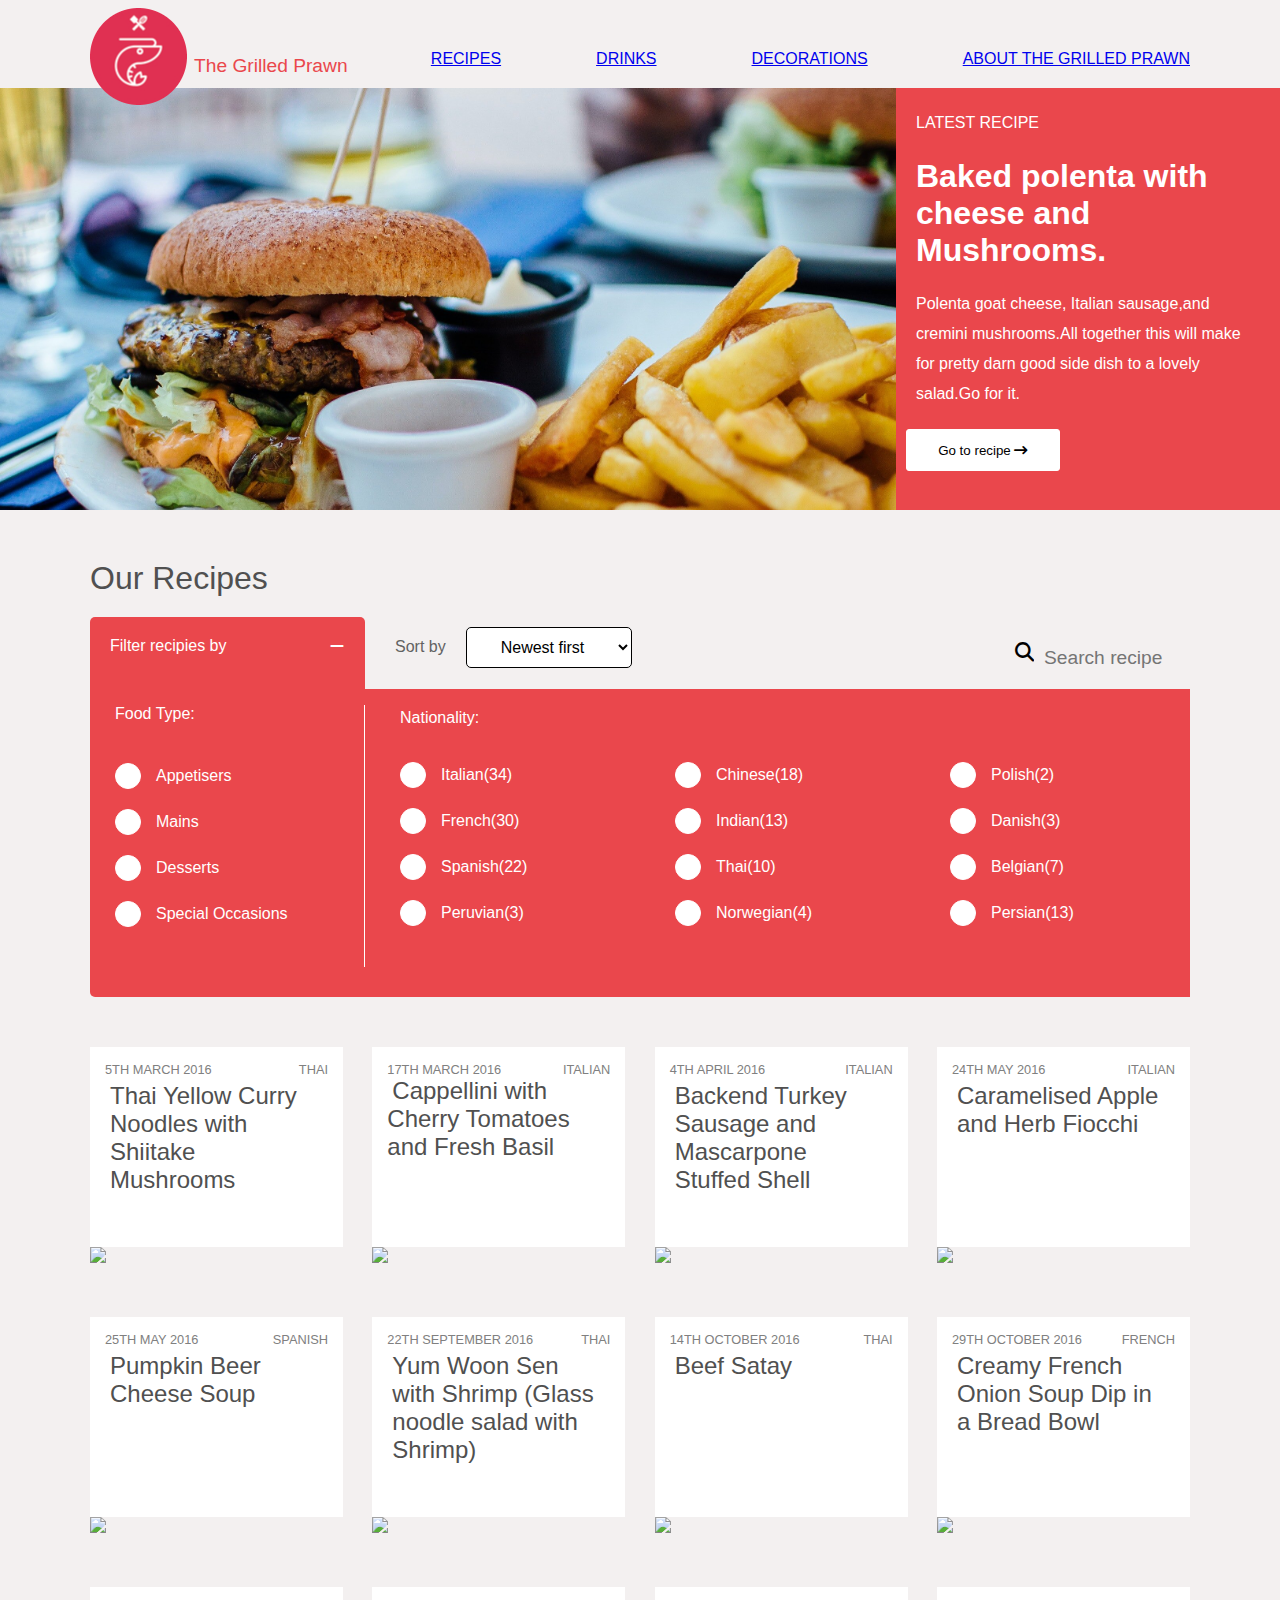
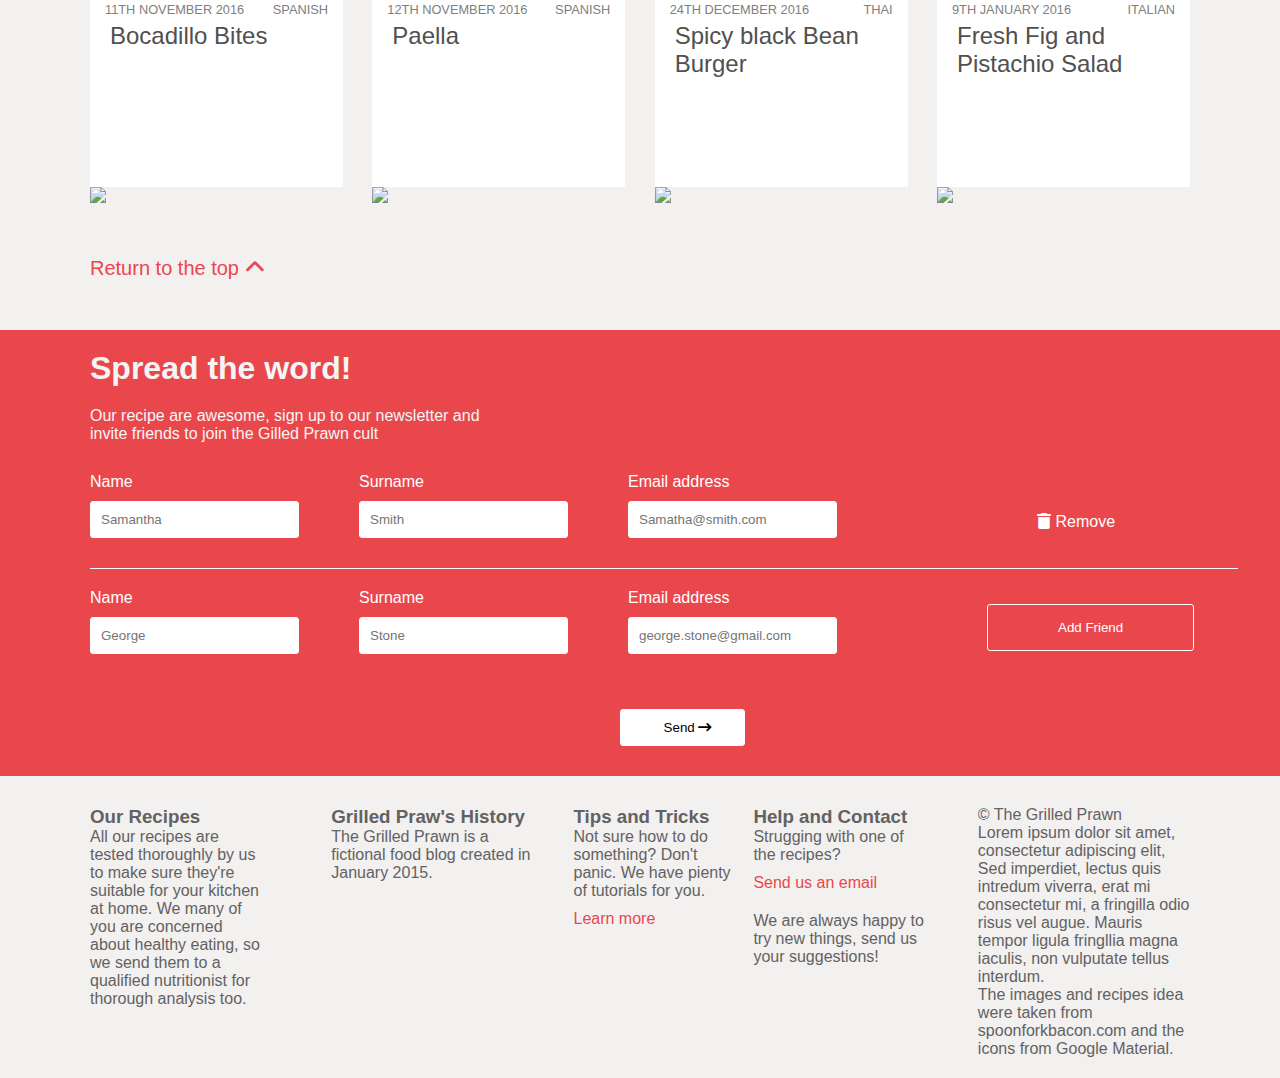
==== commit aa73b976: "Updated Assignment 4" ====
--- a/Assignment4/index.html
+++ b/Assignment4/index.html
@@ -7,23 +7,28 @@
     <title>Document</title>
     <link rel="stylesheet" href="https://cdnjs.cloudflare.com/ajax/libs/font-awesome/6.1.1/css/all.min.css">
     <link rel="stylesheet" href="CSS/Style.css">
-   
+ 
 </head>
 <body>
     <div class="container">
         <header>
             <!-- header start -->
             <section class="header-container">
+                <div class="heading-icon">
               <div class="heading">
                   <img src="images/logo.png">
                   <p class="grilled">The Grilled Prawn</p>
               </div>
+              <div class="icon" id="menu-icon">
+                <i class="fa-solid fa-bars"></i>
+              </div>
+            </div>
               <div class="nav">
-                  <ul>
-                     <li>RECIPES</li>
-                     <li>DRINKS</li>
-                     <li>DECORATIONS</li>
-                     <li>ABOUT THE GRILLED PRAWN</li>
+                  <ul id="list-items">
+                     <li><a href="#">RECIPES </a></li>
+                     <li><a href="#">DRINKS</a></li>
+                     <li><a href="#">DECORATIONS</a></li>
+                     <li><a href="#">ABOUT THE GRILLED PRAWN</a></li>
                  </ul>
               </div>
             </section>
@@ -288,6 +293,16 @@
                       <p>Our recipe are awesome, sign up to our newsletter and invite friends to join the Gilled Prawn cult</p>
                   </div>
                   <div class="details">
+                    <!-- <table id="list-table">
+                        <thead>
+                            <tr>
+                                <td>S.No</td>
+                                <td>Name</td>
+                                <td>Surname</td>
+                                <td>Email</td>
+                            </tr>
+                        </thead>
+                    </table> -->
                      <div class="name">
                          <label>Name</label><br>
                          <input type="text" id="name" placeholder="Samantha">
@@ -316,7 +331,7 @@
                             <input type="text" id="email" placeholder="george.stone@gmail.com">
                       </div>
                       <div class="add">
-                         <button class="add">Add Friend</button>
+                         <button class="add" onclick="myFunction()">Add Friend</button>
                       </div>
                   </div>
                   <div class="send">
@@ -356,5 +371,6 @@
       </div>
     </section>
     </div>
+    <script src="code.js"></script>
 </body>
 </html>--- a/Assignment4/CSS/Style.css
+++ b/Assignment4/CSS/Style.css
@@ -3,7 +3,7 @@
     padding: 0px;
     box-sizing: border-box;
 }
-@media screen and (min-width:1200px) {
+@media screen and (min-width:1201px) {
 body {
     margin: 0px;
     font-family: 'Roboto Condensed', sans-serif;
@@ -25,6 +25,9 @@
     color: rgb(234, 71, 76);
     font-size: 1.2em;
 }
+.icon{
+    display: none;
+}
 .nav>ul {
     display: flex;
     list-style-type: none;
@@ -32,7 +35,6 @@
 }
 ul>li {
     padding: 50px 90px 20px 5px;
-    /* margin-left: 50px; */
 }
 .banner {
     display: flex;
@@ -157,6 +159,7 @@
     width: 34%;
     padding: 10px;
 }
+
 .checkbox-container{
     display: flex;
     align-items: center;
@@ -165,6 +168,7 @@
 .checkbox-container label{
     cursor: pointer;
     display: flex;
+    align-items: center;
 }
 .checkbox-container input[type="checkbox"]{
     cursor: pointer;
@@ -248,6 +252,12 @@
 .details{
    display: flex;
    color: white;
+}
+table{
+    border-collapse: collapse;
+}
+table .list-table{
+    width: 10%;
 }
 .details{
 border-bottom: 1px solid white;
@@ -357,7 +367,7 @@
 }
 }
 
-@media screen and (min-width:300px) and (max-width:576px){
+@media screen and (min-width:300px) and (max-width:767px){
     body {
         margin: 0px;
         font-family: 'Roboto Condensed', sans-serif;
@@ -366,22 +376,32 @@
     }
     .heading{
         padding-left: 0px;
-        display: block;
+        display: flex;
         text-align: center;
     }
     .heading img{
-        width: 30%;
+        width: 27%;
       padding-top: 10px;
     }
     .grilled {
-        text-align: center;
+        align-items: center;
         color: rgb(234, 71, 76);
         font-size: 1.2em;
-        padding-top: 10px;
+        padding-top: 30px;
+    }
+   .heading-icon{
+    display: flex;
+    justify-content: space-between;
+   }
+    .icon{
+        padding: 35px;
+        padding-left: 40px;
     }
     .nav>ul {
+        display: none;
         text-align: center;
         list-style-type: none;
+        background-color: rgb(196, 83, 117);
     }
     ul>li {
         padding: 15px 10px 10px ;
@@ -411,6 +431,7 @@
     .goto{
         margin: 20px;
         width: 50%;
+        padding: 10px;
         background-color: white;
         border: 1px solid white;
         border-radius: 3px;
@@ -436,7 +457,7 @@
         color: white;
     }
     .filter-recepie i{
-        padding-left: 140px;
+        padding-left: 160px;
     }
     .sort{
         display: flex;
@@ -479,9 +500,6 @@
         background-color: rgb(234, 71, 76);
         padding-bottom: 30px;
     }
-    .country-1, .country-2, .country-3{
-        padding: 10px;
-    }
     .checkbox-container{
         display: flex;
         color: white;
@@ -491,6 +509,7 @@
     .checkbox-container label{
         cursor: pointer;
         display: flex;
+        align-items: center;
     }
     .checkbox-container input[type="checkbox"]{
         cursor: pointer;
@@ -538,11 +557,9 @@
         color: grey;
     }
     .return {
-        padding-bottom: 10px;
-    }
-    .top{
+        padding-bottom: 20px;
         padding-left: 10px;
-        padding-top: 10px;
+        padding-top: 20px;
         color: rgb(234, 71, 76);
         font-size: 20px;
     }
@@ -587,7 +604,7 @@
        width: 80%;
     }
     .remove{
-       padding-left: 10px;
+       padding-left: 70px;
        padding-top: 20px;
        padding-bottom: 20px;
     }
@@ -597,7 +614,7 @@
        padding-top: 20px;
     }
     .add{
-       padding-left: 20px;
+       padding-left: 70px;
        padding-top: 15px;
     }
     .add button{
@@ -610,7 +627,7 @@
        color: white;
     } 
     .send button{
-       width: 40%;
+       width: 50%;
        background-color: white;
        border: 1px solid white;
       padding-left: 20px;
@@ -619,6 +636,7 @@
     }
     .send{
        padding: 10px 20px ;
+       padding-left: 70px;
     }
     .footer{
        padding-top: 30px;
@@ -659,4 +677,347 @@
      padding-bottom: 20px;
         margin-left: 10px;
     }
+}
+
+@media screen and (min-width:768px) and (max-width:1200px){
+    body {
+        margin: 0px;
+        font-family: 'Roboto Condensed', sans-serif;
+        font-size: 16px;
+        background-color: #F3F0F0;
+    }
+    .heading{
+        display: flex;
+        justify-content: space-between;
+    }
+    .heading img{
+       width: 15%;
+        text-align: center;
+        padding-top: 5px;
+        padding-left: 10px;
+    }
+    .grilled {
+        padding-top: 60px;
+        padding-left: 450px; 
+        color: rgb(234, 71, 76);
+        font-size: 1.2em;
+    }
+    .nav>ul {
+       padding: 20px;
+        list-style-type: none;
+       
+    }
+    img {
+        width: 100%;
+    }
+    ul>li {
+        display: inline;
+        margin-left: 50px;
+    }
+    .icon{
+        display: none;
+    }
+    .banner-img img{
+        max-width: 100%;
+        object-fit: cover;
+    }
+    .banner-text {
+        background-color: rgb(234, 71, 76);
+        color: white;
+    }
+    .banner-text>p {
+        width: 80%;
+        line-height: 20px;
+        padding-top: 20px;
+        padding-bottom: 20px;
+        padding-left: 10px;
+        font-size: 1em;
+    }
+    .banner-text>h1 {
+        margin-left: 10px;
+        font-size: 3em;
+    }
+    .goto{
+        margin: 20px;
+        width: 30%;
+        padding: 10px;
+        background-color: white;
+        border: 1px solid white;
+        border-radius: 3px;
+    }
+    .recipe-container h2{
+        font-size: 1.5em;
+        color: #505050;
+        font-weight: 500;
+        padding: 20px 10px;
+    }
+    .filter-recepie{
+        display: flex;
+        padding: 10px;
+        color: white;
+    }
+    .left{ 
+        background-color: rgb(234, 71, 76);
+        padding-bottom: 30px;
+    }
+    .food-type{
+        padding: 10px;
+        font-size: 1em;
+        color: white;
+    }
+    .filter-recepie i{
+        padding-left: 600px;
+    }
+    .sort{
+        display: flex;
+        justify-content: space-between;
+        padding-left: 10px;
+        background-color:#F3F0F0;
+        color: black;
+       padding-bottom: 20px;
+        padding-top: 20px;
+    }
+    .sort-recepie{
+        display: flex;
+    }
+    .sort-recepie .para{
+        margin-left: 0px; 
+        padding-right: 7px;
+        color: rgb(98, 98, 98);
+    }
+    .sort-recepie select{
+        font-size: 0.9em;
+        background-color: white;
+        border: 1px solid black;
+        border-radius: 5px;
+    }
+    .search-recepie{
+        font-size: 0.9em;
+        display: flex;
+        align-items: center;
+    }
+    .search-recepie i{
+        padding-top: 10px;
+    }
+    .search-recepie input[placeholder="Search recipe"]{
+        border: none;
+        color: black;
+        background-color: #F3F0F0;
+        font-size: 1em;
+    }
+    .nation{
+        margin: 10px;
+        font-size: 1em;
+        color: white;
+    }
+    .right{
+        background-color: rgb(234, 71, 76);
+        padding-bottom: 30px;
+    }
+    .nationality{
+        display: flex;
+    }
+    .checkbox-container{
+        display: flex;
+        color: white;
+        align-items: center;
+        padding: 7px ;
+    }
+    .checkbox-container label{
+        cursor: pointer;
+        display: flex;
+        align-items: center;
+    }
+    .checkbox-container input[type="checkbox"]{
+        cursor: pointer;
+        opacity: 0;
+        position: absolute;
+        color: white;
+    }
+    .checkbox-container label::before{
+        content: "";
+        width: 1.5em;
+        height: 1.5em;
+        border: 1px solid white;
+        border-radius: 50%;
+        margin-right: 15px;
+        background-color: white;
+    }
+    .checkbox-container input[type="checkbox"]:checked + label::before{
+        content: "\002714";
+        display: flex;
+        justify-content: center;
+        align-items: center;
+        color: black;
+    }
+    .country-1, .country-2, .country-3{
+        width: 34%;
+    }
+    .cards{
+        width: 50%;
+        padding: 10px;
+    }
+    .food-card1, .food-card2, .food-card3{
+        display: flex;
+        flex-wrap: wrap;
+        justify-content: space-between;
+        padding-top:10px;
+    }
+    .cards .desc{
+        padding: 15px;
+        background-color: white;
+        height: 200px;
+    }
+    .desc .header-two{
+        font-size: 1.5em;
+        margin: 5px;
+        color: #505050;
+        font-weight: 500;
+    }
+    .cards img{
+        width: 100%;
+        height: auto;
+    }
+    .paragraph{
+        display: flex;
+        justify-content: space-between;
+    }
+    .paragraph p{
+        font-size: 0.8em;
+        color: grey;
+    }
+    .cards-container{
+        padding-left: 10px;
+        padding-right: 10px;
+    }
+    .return {
+        color: rgb(234, 71, 76);
+        font-size: 20px;
+        padding-bottom: 20px;
+        padding-left: 10px;
+        padding-top: 10px;
+    }
+    .details-row{
+        background-color: rgb(234, 71, 76);
+    }
+    .word{
+       padding: 20px 10px 30px 10px ;
+       color: whitesmoke;
+    }
+    .word p{
+       width: 55%;
+    }
+    .word h1{
+       padding-bottom: 20px;
+    }
+    .details{
+       color: white;
+    }
+    .details{
+    border-bottom: 1px solid white;
+    width: 89.7%;
+    margin-left: 20px;
+    }
+    #name{
+    padding: 10px 20px 10px 10px ;
+    }
+    .surname{
+        padding-top: 10px;
+    }
+    #surname{
+        padding: 10px 20px 10px 10px ;
+    }
+    .email{
+        padding-top: 10px;
+    }
+    #email{
+        padding: 10px 20px 10px 10px ;
+    }
+    input{
+       border-radius: 3px;
+       border: 1px solid white;
+    }
+    input[type=text]{
+       margin-top: 10px;
+       width: 92%;
+    }
+    .details input[type=text]{
+        margin-top: 10px;
+        width: 100%;
+     }
+    .remove{
+        padding: 30px 00px 30px 300px;
+    }
+    .namegeorge{
+       padding-left: 20px;
+       color: white;
+       padding-top: 20px;
+    }
+    .add{
+       padding-left: 300px;
+       padding-top: 15px;
+    }
+    .add button{
+       padding: 15px;
+       padding-left: 30px;
+       padding-right: 30px;
+       background-color: rgb(234, 71, 76);
+       border: 1px solid white;
+       border-radius: 3px;
+       color: white;
+    } 
+    .send button{
+       width: 20%;
+       background-color: white;
+       border: 1px solid white;
+       height: 20%;
+       margin: 15px 10px 20px 290px;
+       border-radius: 3px;
+    }
+    .send{
+       padding: 10px 20px 10px 20px;
+    }
+    .footer{
+        display: flex;
+       padding-top: 30px;
+        padding-bottom: 20px;
+    }
+    .our{
+     color: rgb(98, 98, 98);
+     padding-left: 10px;
+        width: 90%;
+    }
+    .information{
+     color: rgb(98, 98, 98);
+       width: 83%;
+    }
+    .history{
+     color: rgb(98, 98, 98);
+        width: 83%;
+    }
+    .prawn{
+     color: rgb(98, 98, 98);
+        padding-top: 0px;
+       margin-left: 20px;
+        width: 90%;
+        padding-right: 10px;
+    }
+    .prawn p{
+     color: rgb(98, 98, 98);
+    }
+    .more{
+        color: rgb(234, 71, 76);
+        padding-top: 10px;
+         padding-bottom: 20px; 
+    }
+    .tips{
+     color: rgb(98, 98, 98);
+        width: 75%;
+        margin-left: 20px;
+    }
+    .help{
+     color: rgb(98, 98, 98);
+        width: 65%;
+        margin-left: 10px;
+    }
 }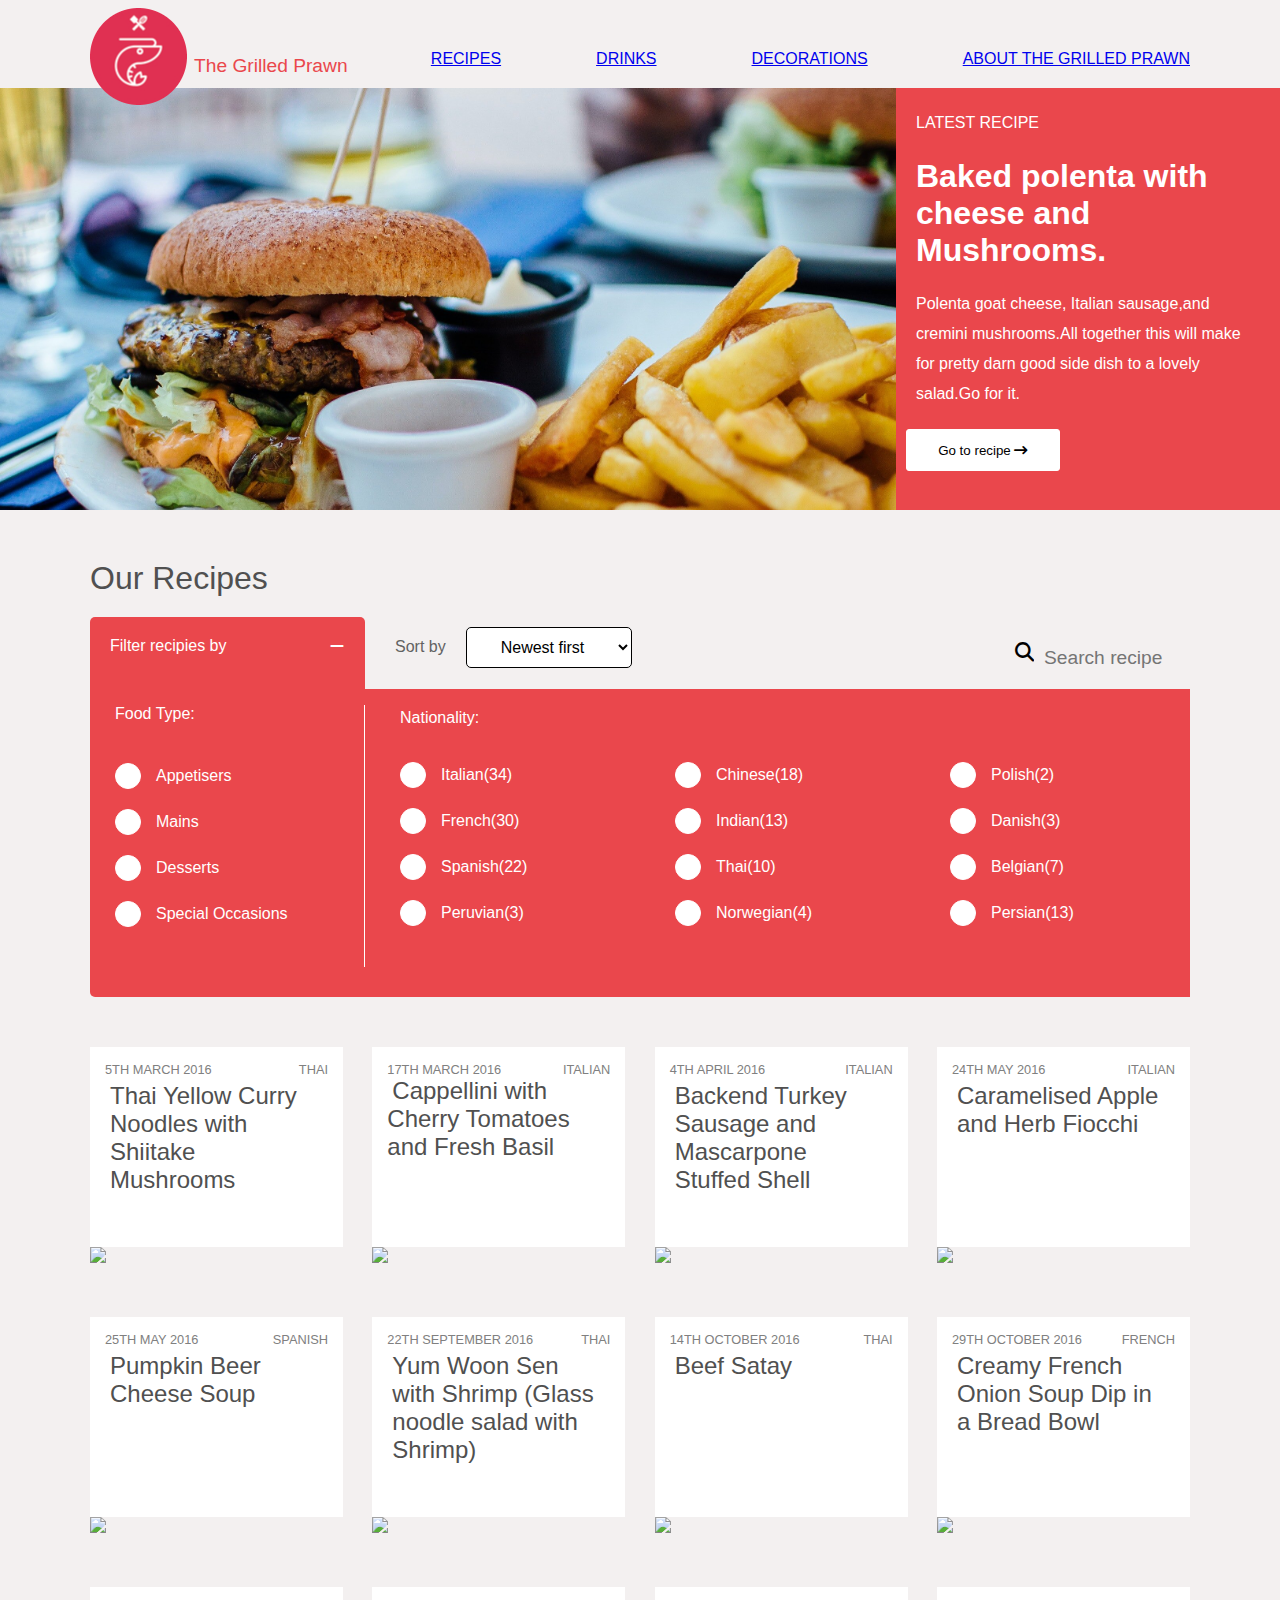
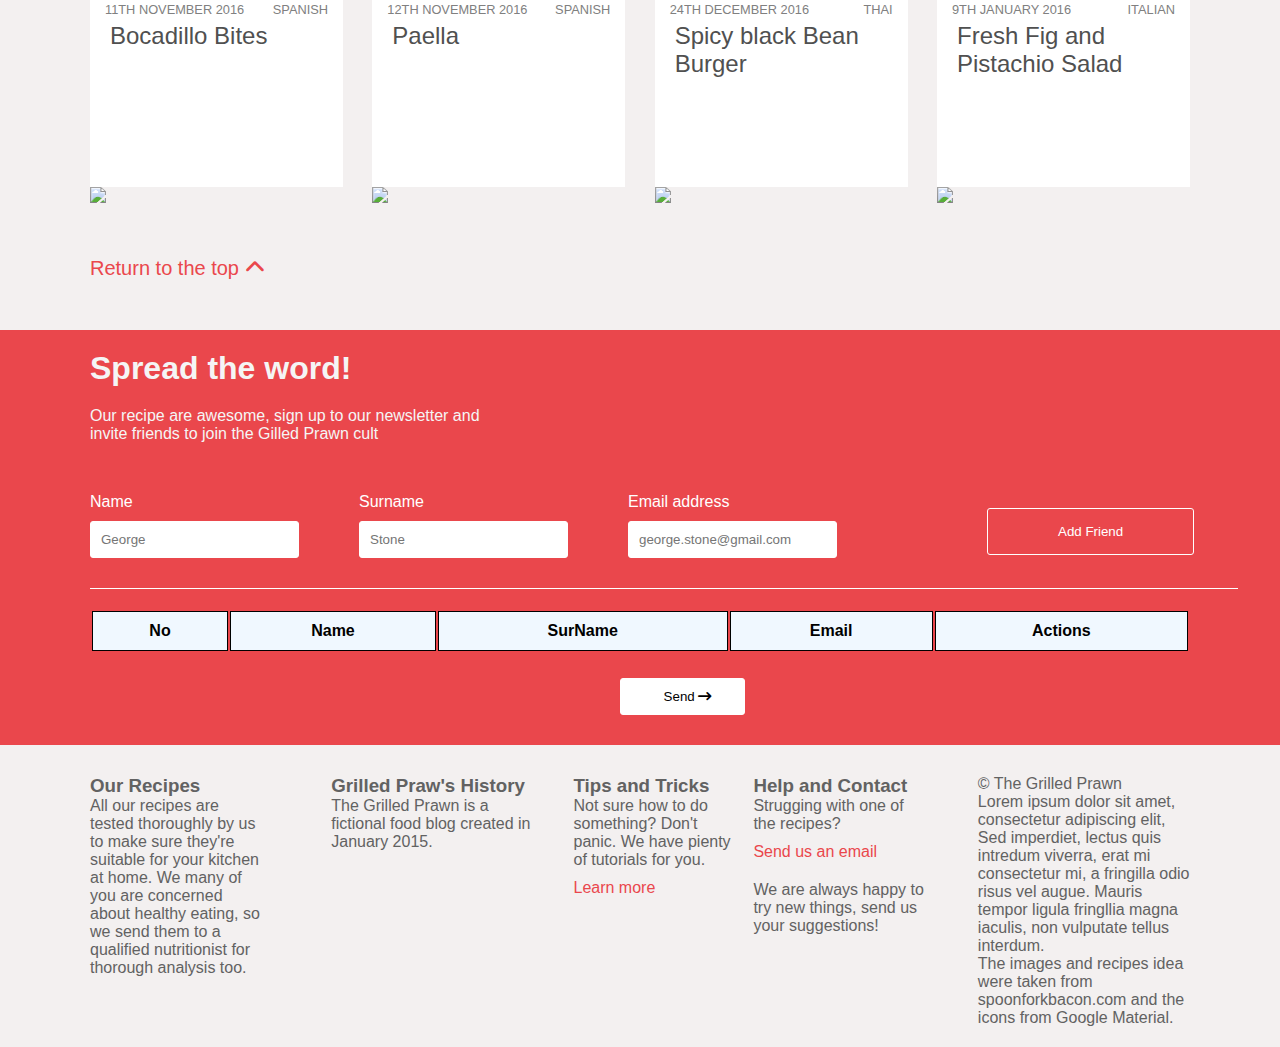
==== commit 716a2957: "Updated assignment 4" ====
--- a/Assignment4/index.html
+++ b/Assignment4/index.html
@@ -50,296 +50,293 @@
              </div>
           </section>
           <section class="recipe-container">
-            <h2>Our Recipes</h2>
-            <div class="filter-section">
-                <div class="left">
-                    <div class="filter-recepie">
-                        <p>Filter recipies by</p>
-                        <i class="fa-solid fa-minus"></i>
-                    </div>
-                    <div class="filter">
-                        <div>
-                            <p class="food-type">Food Type:</p>
-                        </div>
-                        <div class="checkbox-container">
-                            <input type="checkbox" name="Appetisers" id="Appetisers">
-                            <label for="Appetisers">Appetisers</label>
-                        </div>
-                        <div class="checkbox-container">
-                            <input type="checkbox" name="Mains" id="Mains">
-                            <label for="Mains">Mains</label><br>
-                        </div>
-                        <div class="checkbox-container">
-                            <input type="checkbox" name="Desserts" id="Desserts">
-                            <label for="Desserts">Desserts</label>
-                        </div>
-                        <div class="checkbox-container">
-                            <input type="checkbox" name="Special Occasions" id="Special Occasions">
-                            <label for="Special Occasions">Special Occasions</label>
-                        </div>
-                    </div>
-                </div>
-                <div class="right">
-                    <div class="sort">
-                        <div class="sort-recepie">
-                            <p class="para">Sort by</p>
-                            <select class="select">
-                                <option>Newest first</option>
-                                <option>Old</option>
-                            </select>
-                        </div>
-                        <div class="search-recepie">
-                            <i class="fa-solid fa-magnifying-glass"></i>
-                            <input type="text" placeholder="Search recipe" size="10">
-                        </div>
-                    </div>
-                    <div>
-                        <p class="nation">Nationality:</p>
-                    </div>
-                    <div class="nationality">
-                        <div class="country-1">
-                            <div class="checkbox-container">
-                                <input type="checkbox" name="Italian" id="Italian">
-                                <label for="Italian">Italian(34)</label>
-                            </div>
-                            <div class="checkbox-container">
-                                <input type="checkbox" name="French" id="French">
-                                <label for="French">French(30)</label>
-                            </div>
-                            <div class="checkbox-container">
-                                <input type="checkbox" name="Spanish" id="Spanish">
-                                <label for="Spanish">Spanish(22)</label>
-                            </div>
-                            <div class="checkbox-container">
-                                <input type="checkbox" name="Peruvian" id="Peruvian">
-                                <label for="Peruvian">Peruvian(3)</label>
-                            </div>
-                        </div>
-                        <div class="country-2">
-                            <div class="checkbox-container">
-                                <input type="checkbox" name="Chinese" id="Chinese">
-                                <label for="Chinese">Chinese(18)</label>
-                            </div>
-                            <div class="checkbox-container">
-                                <input type="checkbox" name="Indian" id="Indian">
-                                <label for="Indian">Indian(13)</label>
-                            </div>
-                            <div class="checkbox-container">
-                                <input type="checkbox" name="Thai" id="Thai">
-                                <label for="Thai">Thai(10)</label>
-                            </div>
-                            <div class="checkbox-container">
-                                <input type="checkbox" name="Norwegian" id="Norwegian">
-                                <label for="Norwegian">Norwegian(4)</label>
-                            </div>
-                        </div>
-                        <div class="country-3">
-                            <div class="checkbox-container">
-                                <input type="checkbox" name="Polish" id="Polish">
-                                <label for="Polish">Polish(2)</label>
-                            </div>
-                            <div class="checkbox-container">
-                                <input type="checkbox" name="Danish" id="Danish">
-                                <label for="Danish">Danish(3)</label>
-                            </div>
-                            <div class="checkbox-container">
-                                <input type="checkbox" name="Belgian" id="Belgian">
-                                <label for="Belgian">Belgian(7)</label>
-                            </div>
-                            <div class="checkbox-container">
-                                <input type="checkbox" name="Persian" id="Persian">
-                                <label for="Persian">Persian(13)</label>
-                            </div>
-                        </div>
-                    </div>
-                </div>
-            </div>
-        </section>
-        <section class="cards-container">
-            <div class="food-card1">
-                <div class="cards">
-                    <div class="desc">
-                        <div class="paragraph">
-                            <p>5TH MARCH 2016</p>
-                            <P>THAI</P>
-                        </div>
-                        <h3 class="header-two">Thai Yellow Curry Noodles with Shiitake Mushrooms</h3>
-                    </div>
-                    <img src="Images/Salad.jpg">
-                </div>
-                <div class="cards">
-                    <div class="desc">
-                        <div class="paragraph">
-                            <p>17TH MARCH 2016</p>
-                            <P>ITALIAN</P>
-                        </div>
-                        <h class="header-two">Cappellini with Cherry Tomatoes and Fresh Basil</h3>
-                    </div>
-                    <img src="Images/Salad.jpg">
-                </div>
-                <div class="cards">
-                    <div class="desc">
-                        <div class="paragraph">
-                            <p>4TH APRIL 2016</p>
-                            <P>ITALIAN</P>
-                        </div>
-                        <h3 class="header-two">Backend Turkey Sausage and Mascarpone Stuffed Shell</h3>
-                    </div>
-                    <img src="Images/Salad.jpg">
-                </div>
-                <div class="cards">
-                    <div class="desc">
-                        <div class="paragraph">
-                            <p>24TH MAY 2016</p>
-                            <P>ITALIAN</P>
-                        </div>
-                        <h3 class="header-two">Caramelised Apple and Herb Fiocchi</h3>
-                    </div>
-                    <img src="Images/Salad.jpg">
-                </div>
-            </div>
-            <div class="food-card2">
-                <div class="cards">
-                    <div class="desc">
-                        <div class="paragraph">
-                            <p>25TH MAY 2016</p>
-                            <P>SPANISH</P>
-                        </div>
-                        <h3 class="header-two">Pumpkin Beer Cheese Soup</h3>
-                    </div>
-                    <img src="Images/Shrimp.jpg">
-                </div>
-                <div class="cards">
-                    <div class="desc">
-                        <div class="paragraph">
-                            <p>22TH SEPTEMBER 2016</p>
-                            <P>THAI</P>
-                        </div>
-                        <h3 class="header-two">Yum Woon Sen with Shrimp (Glass noodle salad with Shrimp)</h3>
-                    </div>
-                    <img src="Images/Shrimp.jpg">
-                </div>
-                <div class="cards">
-                    <div class="desc">
-                        <div class="paragraph">
-                            <p>14TH OCTOBER 2016</p>
-                            <P>THAI</P>
-                        </div>
-                        <h3 class="header-two">Beef Satay</h3>
-                    </div>
-                    <img src="Images/Shrimp.jpg">
-                </div>
-                <div class="cards">
-                    <div class="desc">
-                        <div class="paragraph">
-                            <p>29TH OCTOBER 2016</p>
-                            <P>FRENCH</P>
-                        </div>
-                        <h3 class="header-two">Creamy French Onion Soup Dip in a Bread Bowl</h3>
-                    </div>
-                    <img src="Images/Shrimp.jpg">
-                </div>
-            </div>
-            <div class="food-card3">
-                <div class="cards">
-                    <div class="desc">
-                        <div class="paragraph">
-                            <p>11TH NOVEMBER 2016</p>
-                            <P>SPANISH</P>
-                        </div>
-                        <h3 class="header-two">Bocadillo Bites</h3>
-                    </div>
-                    <img src="Images/Curry.jpg">
-                </div>
-                <div class="cards">
-                    <div class="desc">
-                        <div class="paragraph">
-                            <p>12TH NOVEMBER 2016</p>
-                            <P>SPANISH</P>
-                        </div>
-                        <h3 class="header-two">Paella</h3>
-                    </div>
-                    <img src="Images/Curry.jpg">
-                </div>
-                <div class="cards">
-                    <div class="desc">
-                        <div class="paragraph">
-                            <p>24TH DECEMBER 2016</p>
-                            <P>THAI</P>
-                        </div>
-                        <h3 class="header-two">Spicy black Bean Burger</h3>
-                    </div>
-                    <img src="Images/Curry.jpg">
-                </div>
-                <div class="cards">
-                    <div class="desc">
-                        <div class="paragraph">
-                            <p>9TH JANUARY 2016</p>
-                            <P>ITALIAN</P>
-                        </div>
-                        <h3 class="header-two">Fresh Fig and Pistachio Salad</h3>
-                    </div>
-                    <img src="Images/Curry.jpg">
-                </div>
-            </div>
-        </section>       
+              <h2>Our Recipes</h2>
+              <div class="filter-section">
+                  <div class="left">
+                      <div class="filter-recepie">
+                          <p>Filter recipies by</p>
+                          <i class="fa-solid fa-minus"></i>
+                      </div>
+                      <div class="filter">
+                          <div>
+                              <p class="food-type">Food Type:</p>
+                          </div>
+                          <div class="checkbox-container">
+                              <input type="checkbox" name="Appetisers" id="Appetisers">
+                              <label for="Appetisers">Appetisers</label>
+                          </div>
+                          <div class="checkbox-container">
+                                <input type="checkbox" name="Mains" id="Mains">
+                                <label for="Mains">Mains</label><br>
+                          </div>
+                          <div class="checkbox-container">
+                              <input type="checkbox" name="Desserts" id="Desserts">
+                              <label for="Desserts">Desserts</label>
+                          </div>
+                          <div class="checkbox-container">
+                              <input type="checkbox" name="Special Occasions" id="Special Occasions">
+                              <label for="Special Occasions">Special Occasions</label>
+                          </div>
+                      </div>
+                 </div>
+                 <div class="right">
+                     <div class="sort">
+                         <div class="sort-recepie">
+                             <p class="para">Sort by</p>
+                             <select class="select">
+                                 <option>Newest first</option>
+                                 <option>Old</option>
+                             </select>
+                           </div>
+                          <div class="search-recepie">
+                             <i class="fa-solid fa-magnifying-glass"></i>
+                             <input type="text" placeholder="Search recipe" size="10">
+                          </div>
+                      </div>
+                      <div>
+                         <p class="nation">Nationality:</p>
+                      </div>
+                      <div class="nationality">
+                         <div class="country-1">
+                             <div class="checkbox-container">
+                                  <input type="checkbox" name="Italian" id="Italian">
+                                  <label for="Italian">Italian(34)</label>
+                              </div>
+                              <div class="checkbox-container">
+                                  <input type="checkbox" name="French" id="French">
+                                  <label for="French">French(30)</label>
+                              </div>
+                              <div class="checkbox-container">
+                                    <input type="checkbox" name="Spanish" id="Spanish">
+                                    <label for="Spanish">Spanish(22)</label>
+                              </div>
+                               <div class="checkbox-container">
+                                    <input type="checkbox" name="Peruvian" id="Peruvian">
+                                    <label for="Peruvian">Peruvian(3)</label>
+                              </div>
+                          </div>
+                          <div class="country-2">
+                             <div class="checkbox-container">
+                                  <input type="checkbox" name="Chinese" id="Chinese">
+                                  <label for="Chinese">Chinese(18)</label>
+                              </div>
+                              <div class="checkbox-container">
+                                  <input type="checkbox" name="Indian" id="Indian">
+                                  <label for="Indian">Indian(13)</label>
+                              </div>
+                              <div class="checkbox-container">
+                                  <input type="checkbox" name="Thai" id="Thai">
+                                  <label for="Thai">Thai(10)</label>
+                              </div>
+                              <div class="checkbox-container">
+                                  <input type="checkbox" name="Norwegian" id="Norwegian">
+                                  <label for="Norwegian">Norwegian(4)</label>
+                              </div>
+                          </div>
+                          <div class="country-3">
+                             <div class="checkbox-container">
+                                  <input type="checkbox" name="Polish" id="Polish">
+                                  <label for="Polish">Polish(2)</label>
+                              </div>
+                              <div class="checkbox-container">
+                                  <input type="checkbox" name="Danish" id="Danish">
+                                  <label for="Danish">Danish(3)</label>
+                              </div>
+                              <div class="checkbox-container">
+                                  <input type="checkbox" name="Belgian" id="Belgian">
+                                  <label for="Belgian">Belgian(7)</label>
+                              </div>
+                              <div class="checkbox-container">
+                                  <input type="checkbox" name="Persian" id="Persian">
+                                  <label for="Persian">Persian(13)</label>
+                              </div>
+                          </div>
+                     </div>
+                 </div>
+             </div>
+         </section>
+         <section class="cards-container">
+             <div class="food-card1">
+                 <div class="cards">
+                     <div class="desc">
+                         <div class="paragraph">
+                             <p>5TH MARCH 2016</p>
+                             <P>THAI</P>
+                          </div>
+                          <h3 class="header-two">Thai Yellow Curry Noodles with Shiitake Mushrooms</h3>
+                      </div>
+                      <img src="Images/Salad.jpg">
+                  </div>
+                  <div class="cards">
+                      <div class="desc">
+                          <div class="paragraph">
+                              <p>17TH MARCH 2016</p>
+                              <P>ITALIAN</P>
+                          </div>
+                          <h class="header-two">Cappellini with Cherry Tomatoes and Fresh Basil</h3>
+                      </div>
+                      <img src="Images/Salad.jpg">
+                  </div>
+                  <div class="cards">
+                      <div class="desc">
+                          <div class="paragraph">
+                              <p>4TH APRIL 2016</p>
+                              <P>ITALIAN</P>
+                          </div>
+                          <h3 class="header-two">Backend Turkey Sausage and Mascarpone Stuffed Shell</h3>
+                      </div>
+                      <img src="Images/Salad.jpg">
+                  </div>
+                  <div class="cards">
+                      <div class="desc">
+                          <div class="paragraph">
+                              <p>24TH MAY 2016</p>
+                              <P>ITALIAN</P>
+                          </div>
+                          <h3 class="header-two">Caramelised Apple and Herb Fiocchi</h3>
+                      </div>
+                      <img src="Images/Salad.jpg">
+                 </div>
+             </div>
+             <div class="food-card2">
+                 <div class="cards">
+                     <div class="desc">
+                         <div class="paragraph">
+                             <p>25TH MAY 2016</p>
+                             <P>SPANISH</P>
+                         </div>
+                         <h3 class="header-two">Pumpkin Beer Cheese Soup</h3>
+                      </div>
+                      <img src="Images/Shrimp.jpg">
+                  </div>
+                  <div class="cards">
+                     <div class="desc">
+                         <div class="paragraph">
+                             <p>22TH SEPTEMBER 2016</p>
+                             <P>THAI</P>
+                         </div>
+                         <h3 class="header-two">Yum Woon Sen with Shrimp (Glass noodle salad with Shrimp)</h3>
+                     </div>
+                     <img src="Images/Shrimp.jpg">
+                  </div>
+                 <div class="cards">
+                     <div class="desc">
+                         <div class="paragraph">
+                             <p>14TH OCTOBER 2016</p>
+                             <P>THAI</P>
+                          </div>
+                          <h3 class="header-two">Beef Satay</h3>
+                      </div>
+                      <img src="Images/Shrimp.jpg">
+                  </div>
+                  <div class="cards">
+                     <div class="desc">
+                         <div class="paragraph">
+                             <p>29TH OCTOBER 2016</p>
+                             <P>FRENCH</P>
+                          </div>
+                          <h3 class="header-two">Creamy French Onion Soup Dip in a Bread Bowl</h3>
+                      </div>
+                      <img src="Images/Shrimp.jpg">
+                  </div>
+              </div>
+              <div class="food-card3">
+                  <div class="cards">
+                     <div class="desc">
+                         <div class="paragraph">
+                             <p>11TH NOVEMBER 2016</p>
+                             <P>SPANISH</P>
+                          </div>
+                          <h3 class="header-two">Bocadillo Bites</h3>
+                      </div>
+                      <img src="Images/Curry.jpg">
+                  </div>
+                  <div class="cards">
+                     <div class="desc">
+                         <div class="paragraph">
+                             <p>12TH NOVEMBER 2016</p>
+                             <P>SPANISH</P>
+                          </div>
+                          <h3 class="header-two">Paella</h3>
+                      </div>
+                      <img src="Images/Curry.jpg">
+                  </div>
+                  <div class="cards">
+                      <div class="desc">
+                          <div class="paragraph">
+                              <p>24TH DECEMBER 2016</p>
+                              <P>THAI</P>
+                          </div>
+                          <h3 class="header-two">Spicy black Bean Burger</h3>
+                      </div>
+                      <img src="Images/Curry.jpg">
+                  </div>
+                  <div class="cards">
+                      <div class="desc">
+                          <div class="paragraph">
+                              <p>9TH JANUARY 2016</p>
+                              <P>ITALIAN</P>
+                          </div>
+                          <h3 class="header-two">Fresh Fig and Pistachio Salad</h3>
+                      </div>
+                      <img src="Images/Curry.jpg">
+                  </div>
+              </div>
+          </section>       
               <div class="return">
                   <p class="top">Return to the top  <i class="fa-solid fa-chevron-up"></i></p>
               </div>
               <section class="details-container">
-              <div class="details-row">
-                  <div class="word">
-                      <h1>Spread the word!</h1>
-                      <p>Our recipe are awesome, sign up to our newsletter and invite friends to join the Gilled Prawn cult</p>
-                  </div>
-                  <div class="details">
-                    <!-- <table id="list-table">
-                        <thead>
-                            <tr>
-                                <td>S.No</td>
-                                <td>Name</td>
-                                <td>Surname</td>
-                                <td>Email</td>
-                            </tr>
-                        </thead>
-                    </table> -->
-                     <div class="name">
-                         <label>Name</label><br>
-                         <input type="text" id="name" placeholder="Samantha">
+                  <div class="details-row">
+                     <div class="word">
+                         <h1>Spread the word!</h1>
+                         <p>Our recipe are awesome, sign up to our newsletter and invite friends to join the Gilled Prawn cult</p>
                      </div>
-                     <div class="surname">
-                            <label>Surname</label><br>
-                            <input type="text" id="surname" placeholder="Smith">
-                     </div>
-                     <div class="email">
-                            <label>Email address</label><br>
-                            <input type="text" id="email" placeholder="Samatha@smith.com">
-                      </div>
-                            <p class="remove"><i class="fa-solid fa-trash"></i>  Remove</p>
-                  </div>
-                  <div class="namegeorge">
-                      <div class="name">
-                            <label>Name</label><br>
-                            <input type="text" id="name" placeholder="George">
-                      </div>
-                     <div class="surname">
-                            <label>Surname</label><br>
-                            <input type="text" id="surname" placeholder="Stone">
-                      </div>
-                      <div class="email">
-                            <label>Email address</label><br>
-                            <input type="text" id="email" placeholder="george.stone@gmail.com">
-                      </div>
-                      <div class="add">
-                         <button class="add" onclick="myFunction()">Add Friend</button>
-                      </div>
-                  </div>
-                  <div class="send">
-                     <button class="send">Send  <i class="fa-solid fa-arrow-right-long"></i></button>
-                  </div>
-              </div> 
-            </section>
-        </main> 
+                        <!-- <div class="details">
+                            <div class="name">
+                                <label>Name</label><br>
+                                <input type="text" id="name" placeholder="Samantha">
+                            </div>
+                            <div class="surname">
+                                    <label>Surname</label><br>
+                                    <input type="text" id="surname" placeholder="Smith">
+                            </div>
+                            <div class="email">
+                                    <label>Email address</label><br>
+                                    <input type="text" id="email" placeholder="Samatha@smith.com">
+                            </div>
+                                    <p class="remove"><i class="fa-solid fa-trash"></i>  Remove</p>
+                        </div> --> 
+                       <form  action="#" method="GET" id="form">
+                            <div class="namegeorge" >
+                                <div class="name">
+                                    <label>Name</label><br>
+                                    <input type="text" id="name" placeholder="George">
+                                </div>
+                                <div class="surname">
+                                    <label>Surname</label><br>
+                                    <input type="text" id="surname" placeholder="Stone">
+                                </div>
+                                <div class="email">
+                                    <label>Email address</label><br>
+                                    <input type="text" id="email" placeholder="george.stone@gmail.com">
+                                </div>
+                                <div class="add">
+                                    <button class="add" type="submit">Add Friend</button>
+                                </div>
+                            </div>
+                      </form>
+                  <div class="tables">
+                      <table id="list-table">
+                   
+                      </table>
+                    </div>
+                      <div class="send">
+                          <button class="send">Send  <i class="fa-solid fa-arrow-right-long"></i></button>
+                      </div>
+                 </div> 
+               </section>
+          </main> 
         <!-- main end -->
         <!-- footer start -->
         <section class="footer-container">
--- a/Assignment4/CSS/Style.css
+++ b/Assignment4/CSS/Style.css
@@ -3,167 +3,17 @@
     padding: 0px;
     box-sizing: border-box;
 }
-@media screen and (min-width:1201px) {
 body {
     margin: 0px;
     font-family: 'Roboto Condensed', sans-serif;
     font-size: 16px;
     background-color: #F3F0F0;
 }
-.banner-container{
-    width: 100%;
-}
-.heading {
-    display: flex;
-    align-items: center;
-   padding-top: 5px;
-    position: absolute;
-    padding-left: 90px;
-}
-.grilled {
-    padding: 50px 7px 30px;
-    color: rgb(234, 71, 76);
-    font-size: 1.2em;
-}
-.icon{
-    display: none;
-}
-.nav>ul {
-    display: flex;
-    list-style-type: none;
-    justify-content: end;
-}
-ul>li {
-    padding: 50px 90px 20px 5px;
-}
-.banner {
-    display: flex;
-}
-.banner-img {
-    width: 70%;
-}
-.banner-img img{
-    max-width: 100%;
-    height: 100%;
-    object-fit: cover;
-}
-.banner-text {
-    background-color: rgb(234, 71, 76);
-    width: 30%;
-    color: white;
-}
-.banner-text>p {
-    width: 90%;
-    line-height: 30px;
-    padding-top: 20px;
-    padding-bottom: 20px;
-    padding-left: 20px;
-    font-size: 1em;
-}
-.banner-text>h1 {
-    margin-left: 20px;
-    font-size: 2em;
-}
-.goto {
-    margin-left: 10px;
-    width: 40%;
-    height: 10%;
-    background-color: white;
-    border: 1px solid white;
-    border-radius: 3px;
-}
-.goto button {
-    padding-top: 20px;
-}
-.recipe-container{
-    padding-left: 90px;
-    padding-right: 90px;
-    padding-top: 50px;
-}
-.recipe-container h2{
-    font-size: 2em;
-    color: #505050;
-    font-weight: 500;
-    padding-bottom: 20px;
-}
-.left{
-    width: 25%;
-    background-color: rgb(234, 71, 76);
-    padding-bottom: 30px;
-    border-radius: 5px 5px 0px 5px;
-}
-.right{
-    width: 75%;
-    background-color: rgb(234, 71, 76);
-    padding-bottom: 30px;
-}
-.filter-section{
-    display: flex;
-    color: white;
-}
-.filter-recepie,.sort-recepie,.search-recepie{
-    display: flex;
-    align-items: center;
-}
-.filter-recepie{
-    justify-content: space-between;
-    padding:20px 20px;
-}
-.sort-recepie .para{
-    margin-left: 20px;
-    color: rgb(98, 98, 98);
-}
-.sort-recepie select{
-    font-size: 1em;
-    padding: 10px 30px;
-    margin-left: 20px;
-    background-color: white;
-    border: 1px solid black;
-    border-radius: 5px;
-}
-.search-recepie{
-    font-size: 1.2em;
-}
-.search-recepie input[placeholder="Search recipe"]{
-    border: none;
-    color: black;
-    background-color: #F3F0F0;
-    font-size: 1em;
-    padding: 10px;
-    padding-right: 0px;
-}
-.sort{
-    display: flex;
-    justify-content: space-between;
-    background-color:#F3F0F0;
-    color: black;
-    align-items:flex-start;
-    padding: 10px;
-}
-.food-type{
-    margin: 30px 25px;
-    font-size: 1em;
-}
-.nation{
-    margin: 20px 35px 15px  35px;
-    font-size: 1em;
-}
-.filter{
-    border-right: 1px solid white;
-    padding-bottom: 30px;
-}
-.nationality{
-    display: flex;
-}
-.country-1, .country-2, .country-3{
-    width: 34%;
-    padding: 10px;
-}
-
 .checkbox-container{
     display: flex;
     align-items: center;
     padding: 10px 25px;
+    color: white;
 }
 .checkbox-container label{
     cursor: pointer;
@@ -192,6 +42,178 @@
     align-items: center;
     color: black;
 }
+.details-row{
+    background-color: rgb(234, 71, 76);
+}
+input{
+    border-radius: 3px;
+    border: 1px solid white;
+ }
+ .table, th, td{
+    border: 1px solid black;
+    padding-left: 10px;
+}
+th, td{
+    padding: 10px;
+    background-color: aliceblue;
+}
+td{
+    text-align: center;
+}
+.table{
+    border-collapse: collapse;
+    text-align: center;
+}
+@media screen and (min-width:1201px) {
+.banner-container{
+    width: 100%;
+}
+.heading {
+    display: flex;
+    align-items: center;
+   padding-top: 5px;
+    position: absolute;
+    padding-left: 90px;
+}
+.grilled {
+    padding: 50px 7px 30px;
+    color: rgb(234, 71, 76);
+    font-size: 1.2em;
+}
+.icon{
+    display: none;
+}
+.nav>ul {
+    display: flex;
+    list-style-type: none;
+    justify-content: end;
+}
+ul>li {
+    padding: 50px 90px 20px 5px;
+}
+.banner {
+    display: flex;
+}
+.banner-img {
+    width: 70%;
+}
+.banner-img img{
+    max-width: 100%;
+    height: 100%;
+    object-fit: cover;
+}
+.banner-text {
+    background-color: rgb(234, 71, 76);
+    width: 30%;
+    color: white;
+}
+.banner-text>p {
+    width: 90%;
+    line-height: 30px;
+    padding-top: 20px;
+    padding-bottom: 20px;
+    padding-left: 20px;
+    font-size: 1em;
+}
+.banner-text>h1 {
+    margin-left: 20px;
+    font-size: 2em;
+}
+.goto {
+    margin-left: 10px;
+    width: 40%;
+    height: 10%;
+    background-color: white;
+    border: 1px solid white;
+    border-radius: 3px;
+}
+.goto button {
+    padding-top: 20px;
+}
+.recipe-container{
+    padding-left: 90px;
+    padding-right: 90px;
+    padding-top: 50px;
+}
+.recipe-container h2{
+    font-size: 2em;
+    color: #505050;
+    font-weight: 500;
+    padding-bottom: 20px;
+}
+.left{
+    width: 25%;
+    background-color: rgb(234, 71, 76);
+    padding-bottom: 30px;
+    border-radius: 5px 5px 0px 5px;
+}
+.right{
+    width: 75%;
+    background-color: rgb(234, 71, 76);
+    padding-bottom: 30px;
+}
+.filter-section{
+    display: flex;
+    color: white;
+}
+.filter-recepie,.sort-recepie,.search-recepie{
+    display: flex;
+    align-items: center;
+}
+.filter-recepie{
+    justify-content: space-between;
+    padding:20px 20px;
+}
+.sort-recepie .para{
+    margin-left: 20px;
+    color: rgb(98, 98, 98);
+}
+.sort-recepie select{
+    font-size: 1em;
+    padding: 10px 30px;
+    margin-left: 20px;
+    background-color: white;
+    border: 1px solid black;
+    border-radius: 5px;
+}
+.search-recepie{
+    font-size: 1.2em;
+}
+.search-recepie input[placeholder="Search recipe"]{
+    border: none;
+    color: black;
+    background-color: #F3F0F0;
+    font-size: 1em;
+    padding: 10px;
+    padding-right: 0px;
+}
+.sort{
+    display: flex;
+    justify-content: space-between;
+    background-color:#F3F0F0;
+    color: black;
+    align-items:flex-start;
+    padding: 10px;
+}
+.food-type{
+    margin: 30px 25px;
+    font-size: 1em;
+}
+.nation{
+    margin: 20px 35px 15px  35px;
+    font-size: 1em;
+}
+.filter{
+    border-right: 1px solid white;
+    padding-bottom: 30px;
+}
+.nationality{
+    display: flex;
+}
+.country-1, .country-2, .country-3{
+    width: 34%;
+    padding: 10px;
+}
 .cards{
     width: 23%;
 }
@@ -236,9 +258,6 @@
     color: rgb(234, 71, 76);
     font-size: 20px;
 }
-.details-row{
-    background-color: rgb(234, 71, 76);
-}
 .word{
    padding: 20px 10px 30px 90px ;
    color: whitesmoke;
@@ -249,40 +268,22 @@
 .word h1{
    padding-bottom: 20px;
 }
-.details{
-   display: flex;
-   color: white;
-}
-table{
-    border-collapse: collapse;
-}
-table .list-table{
-    width: 10%;
-}
-.details{
-border-bottom: 1px solid white;
-width: 89.7%;
-margin-left: 90px;
-}
-#name{
+#list-table{
+    padding: 20px 90px 0px 90px;
+    width: 100%;
+}
+#updatedname, #updatedsurname, #updatedemail{
+    padding: 10px 20px 10px 10px ;
+    }
+#name, #surname, #email{
 padding: 10px 20px 10px 10px ;
 }
 .surname{
    padding-left: 60px;
    padding-bottom: 30px;
 }
-#surname{
-    padding: 10px 20px 10px 10px ;
-}
 .email{
    padding-left: 60px;
-}
-#email{
-    padding: 10px 20px 10px 10px ;
-}
-input{
-   border-radius: 3px;
-   border: 1px solid white;
 }
 input[type=text]{
    margin-top: 10px;
@@ -294,7 +295,9 @@
 }
 .namegeorge{
    display: flex;
-   padding-left: 90px;
+   border-bottom: 1px solid white;
+   width: 89.7%;
+   margin-left: 90px;
    color: white;
    padding-top: 20px;
 }
@@ -368,12 +371,6 @@
 }
 
 @media screen and (min-width:300px) and (max-width:767px){
-    body {
-        margin: 0px;
-        font-family: 'Roboto Condensed', sans-serif;
-        font-size: 16px;
-        background-color: #F3F0F0;
-    }
     .heading{
         padding-left: 0px;
         display: flex;
@@ -482,6 +479,9 @@
         border: 1px solid black;
         border-radius: 5px;
     }
+    .tables{
+        overflow-x: auto;
+    }
     .search-recepie{
         font-size: 0.9em;
     }
@@ -499,39 +499,6 @@
     .right{
         background-color: rgb(234, 71, 76);
         padding-bottom: 30px;
-    }
-    .checkbox-container{
-        display: flex;
-        color: white;
-        align-items: center;
-        padding: 7px ;
-    }
-    .checkbox-container label{
-        cursor: pointer;
-        display: flex;
-        align-items: center;
-    }
-    .checkbox-container input[type="checkbox"]{
-        cursor: pointer;
-        opacity: 0;
-        position: absolute;
-        color: white;
-    }
-    .checkbox-container label::before{
-        content: "";
-        width: 1.5em;
-        height: 1.5em;
-        border: 1px solid white;
-        border-radius: 50%;
-        margin-right: 15px;
-        background-color: white;
-    }
-    .checkbox-container input[type="checkbox"]:checked + label::before{
-        content: "\002714";
-        display: flex;
-        justify-content: center;
-        align-items: center;
-        color: black;
     }
     .cards .desc{
         padding: 10px;
@@ -563,9 +530,6 @@
         color: rgb(234, 71, 76);
         font-size: 20px;
     }
-    .details-row{
-        background-color: rgb(234, 71, 76);
-    }
     .word{
        padding: 10px;
        color: whitesmoke;
@@ -573,31 +537,21 @@
     .word h1{
        padding-bottom: 20px;
     }
-    .details{
-       color: white;
-       padding-left: 10px;
-    }
-    .details{
-    border-bottom: 1px solid white;
-    }
-    #name{
+    #list-table{
+        padding: 20px 20px 0px 20px;
+        width: 100%;
+    }
+    #name, #surname, #email{
     padding: 10px;
     }
+    #updatedname, #updatedsurname, #updatedemail{
+        padding: 10px;
+        }
     .surname{
        padding-top: 10px;
     }
-    #surname{
-        padding: 10px ;
-    }
     .email{
        padding-top: 10px;
-    }
-    #email{
-        padding: 10px ;
-    }
-    input{
-       border-radius: 3px;
-       border: 1px solid white;
     }
     input[type=text]{
        margin-top: 10px;
@@ -680,12 +634,6 @@
 }
 
 @media screen and (min-width:768px) and (max-width:1200px){
-    body {
-        margin: 0px;
-        font-family: 'Roboto Condensed', sans-serif;
-        font-size: 16px;
-        background-color: #F3F0F0;
-    }
     .heading{
         display: flex;
         justify-content: space-between;
@@ -705,7 +653,6 @@
     .nav>ul {
        padding: 20px;
         list-style-type: none;
-       
     }
     img {
         width: 100%;
@@ -817,39 +764,6 @@
     .nationality{
         display: flex;
     }
-    .checkbox-container{
-        display: flex;
-        color: white;
-        align-items: center;
-        padding: 7px ;
-    }
-    .checkbox-container label{
-        cursor: pointer;
-        display: flex;
-        align-items: center;
-    }
-    .checkbox-container input[type="checkbox"]{
-        cursor: pointer;
-        opacity: 0;
-        position: absolute;
-        color: white;
-    }
-    .checkbox-container label::before{
-        content: "";
-        width: 1.5em;
-        height: 1.5em;
-        border: 1px solid white;
-        border-radius: 50%;
-        margin-right: 15px;
-        background-color: white;
-    }
-    .checkbox-container input[type="checkbox"]:checked + label::before{
-        content: "\002714";
-        display: flex;
-        justify-content: center;
-        align-items: center;
-        color: black;
-    }
     .country-1, .country-2, .country-3{
         width: 34%;
     }
@@ -897,9 +811,6 @@
         padding-left: 10px;
         padding-top: 10px;
     }
-    .details-row{
-        background-color: rgb(234, 71, 76);
-    }
     .word{
        padding: 20px 10px 30px 10px ;
        color: whitesmoke;
@@ -910,41 +821,23 @@
     .word h1{
        padding-bottom: 20px;
     }
-    .details{
-       color: white;
-    }
-    .details{
-    border-bottom: 1px solid white;
-    width: 89.7%;
-    margin-left: 20px;
-    }
-    #name{
-    padding: 10px 20px 10px 10px ;
-    }
-    .surname{
+    #list-table{
+        padding: 20px 50px 0px 20px;
+        width: 100%;
+    }
+    #name, #surname, #email{
+        padding: 10px 20px 10px 10px;
+    }
+    #updatedname, #updatedsurname, #updatedemail{
+        padding: 10px 20px 10px 10px;
+    }
+    .surname, .email{
         padding-top: 10px;
-    }
-    #surname{
-        padding: 10px 20px 10px 10px ;
-    }
-    .email{
-        padding-top: 10px;
-    }
-    #email{
-        padding: 10px 20px 10px 10px ;
-    }
-    input{
-       border-radius: 3px;
-       border: 1px solid white;
     }
     input[type=text]{
        margin-top: 10px;
        width: 92%;
     }
-    .details input[type=text]{
-        margin-top: 10px;
-        width: 100%;
-     }
     .remove{
         padding: 30px 00px 30px 300px;
     }
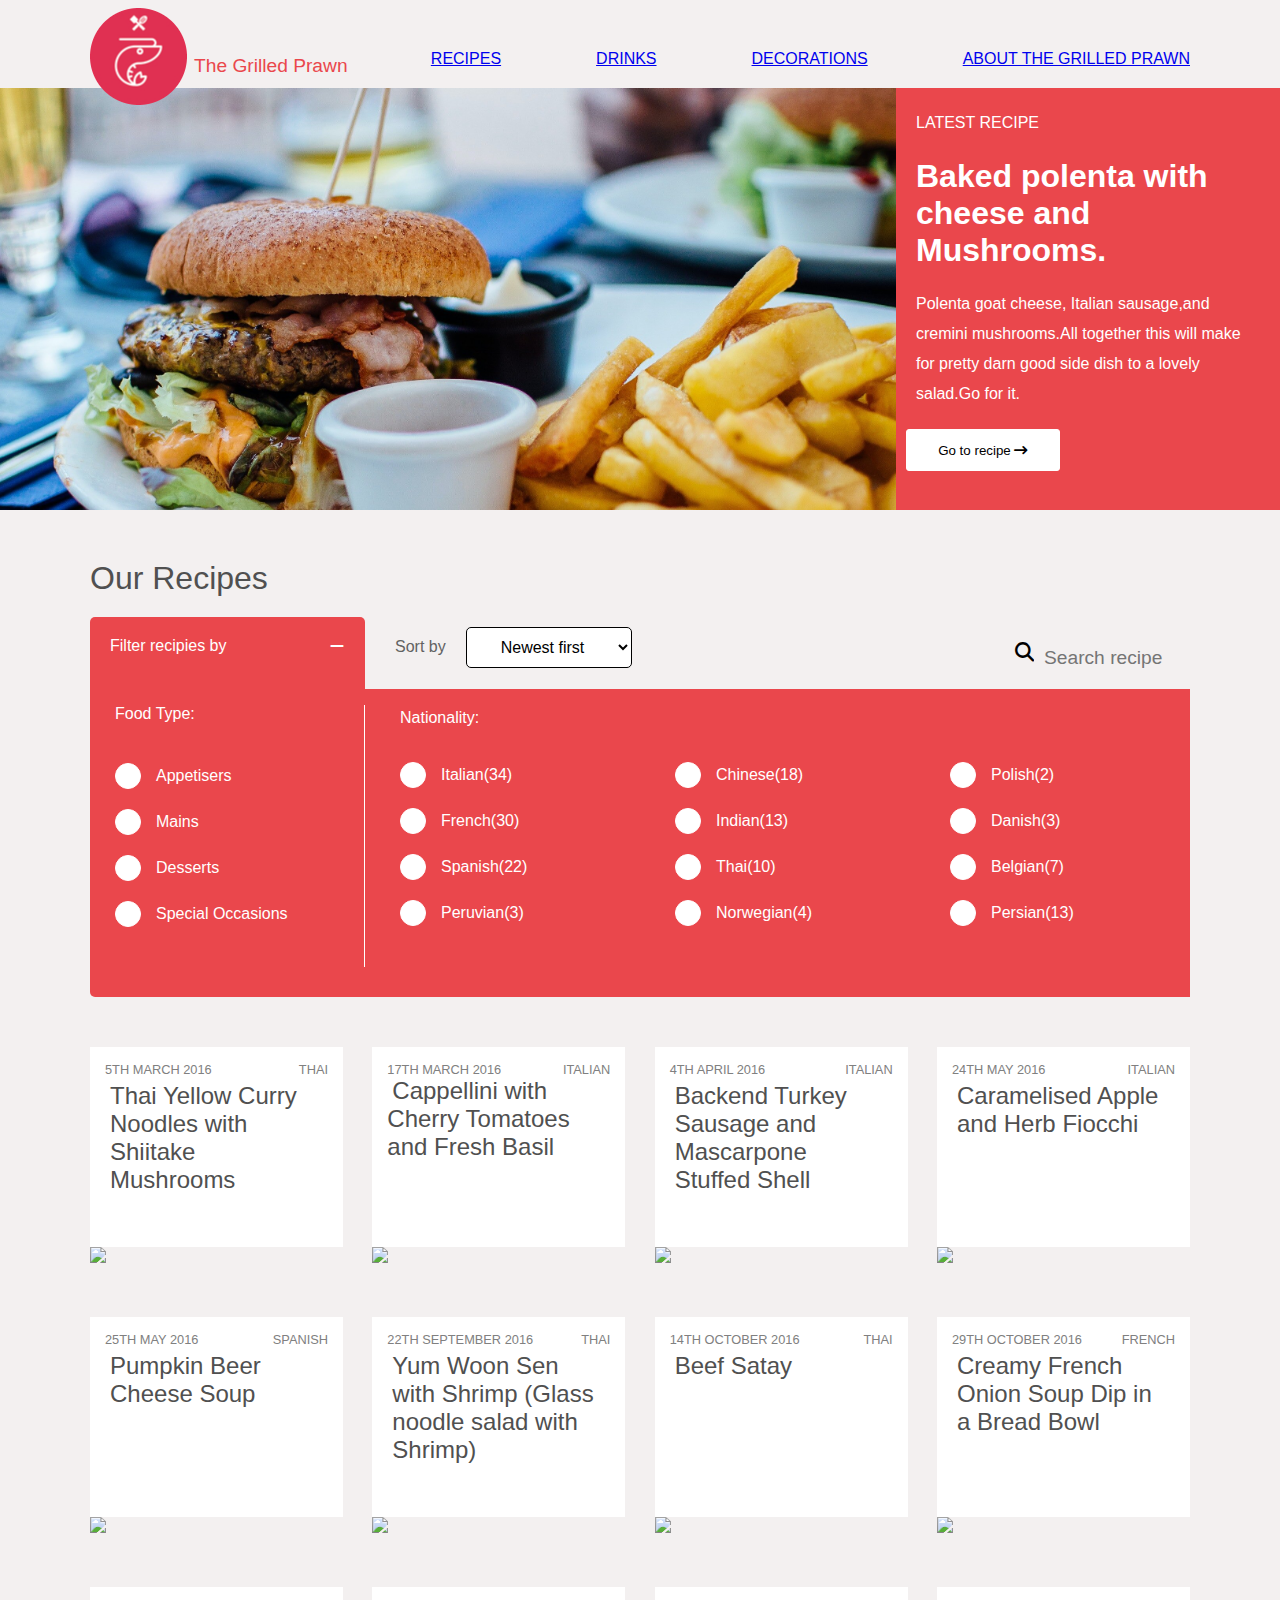
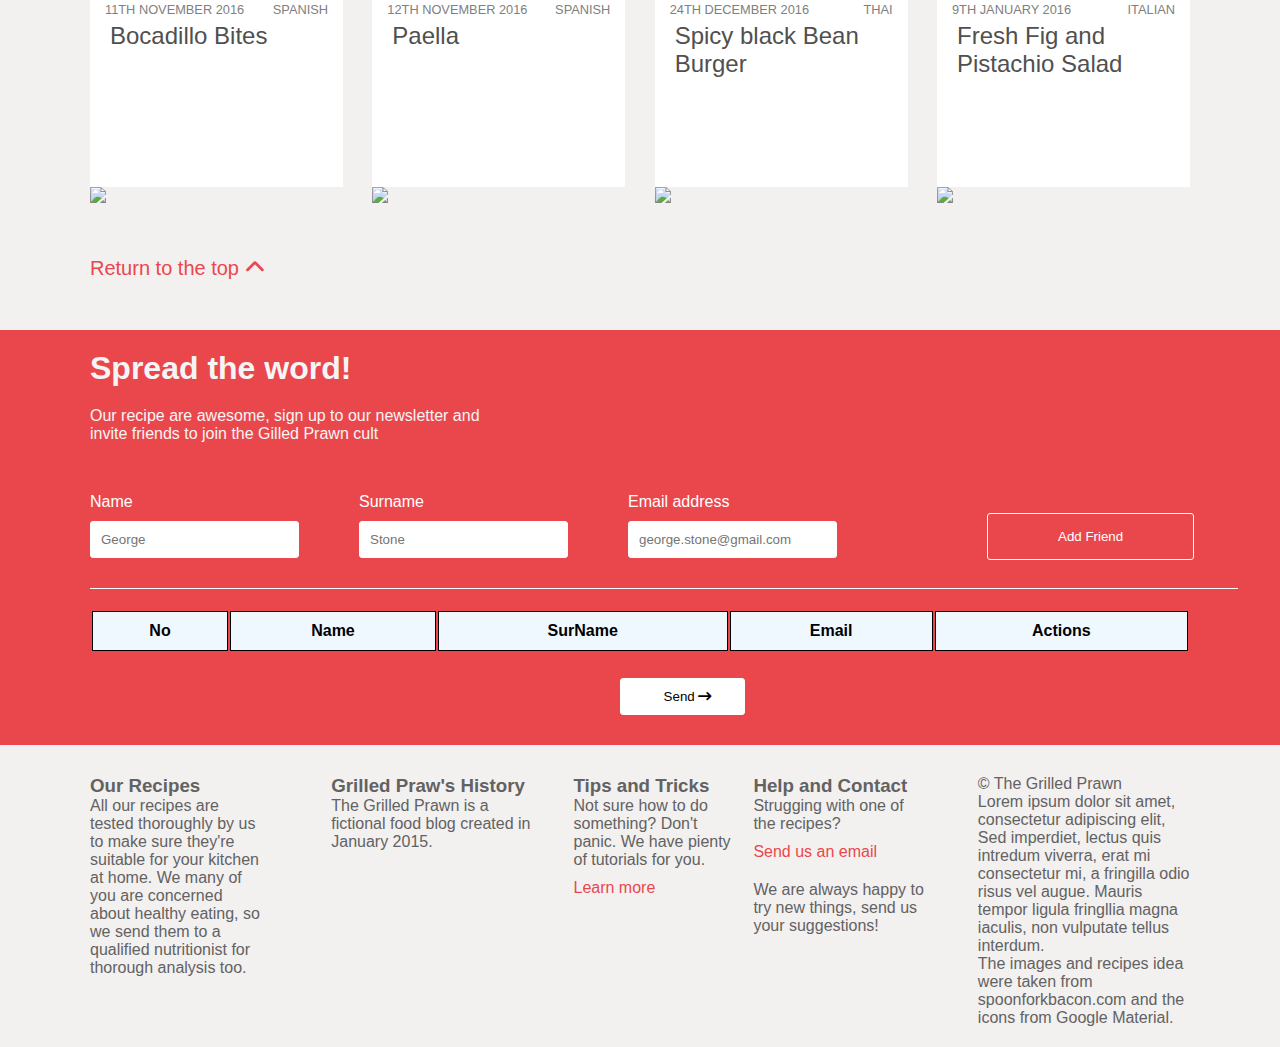
==== commit 719a2c2a: "Updated code for assignment 4" ====
--- a/Assignment4/index.html
+++ b/Assignment4/index.html
@@ -312,16 +312,19 @@
                                 <div class="name">
                                     <label>Name</label><br>
                                     <input type="text" id="name" placeholder="George">
+                                    <div class="errorMsg"></div>
                                 </div>
                                 <div class="surname">
                                     <label>Surname</label><br>
                                     <input type="text" id="surname" placeholder="Stone">
+                                    <div class="errorMsg"></div>
                                 </div>
                                 <div class="email">
                                     <label>Email address</label><br>
                                     <input type="text" id="email" placeholder="george.stone@gmail.com">
+                                    <div class="errorMsg"></div>
                                 </div>
-                                <div class="add">
+                                <div class="addfriend">
                                     <button class="add" type="submit">Add Friend</button>
                                 </div>
                             </div>
--- a/Assignment4/CSS/Style.css
+++ b/Assignment4/CSS/Style.css
@@ -301,11 +301,11 @@
    color: white;
    padding-top: 20px;
 }
-.add{
+.addfriend{
    padding-left: 150px;
-   padding-top: 15px;
-}
-.add button{
+   padding-top: 20px;
+}
+.addfriend button{
    padding: 15px;
    padding-left: 70px;
    padding-right: 70px;
@@ -567,11 +567,11 @@
        color: white;
        padding-top: 20px;
     }
-    .add{
+    .addfriend{
        padding-left: 70px;
        padding-top: 15px;
     }
-    .add button{
+    .addfriend button{
        padding: 15px;
        padding-left: 40px;
        padding-right: 40px;
@@ -846,11 +846,11 @@
        color: white;
        padding-top: 20px;
     }
-    .add{
+    .addfriend{
        padding-left: 300px;
        padding-top: 15px;
     }
-    .add button{
+    .addfriend button{
        padding: 15px;
        padding-left: 30px;
        padding-right: 30px;
